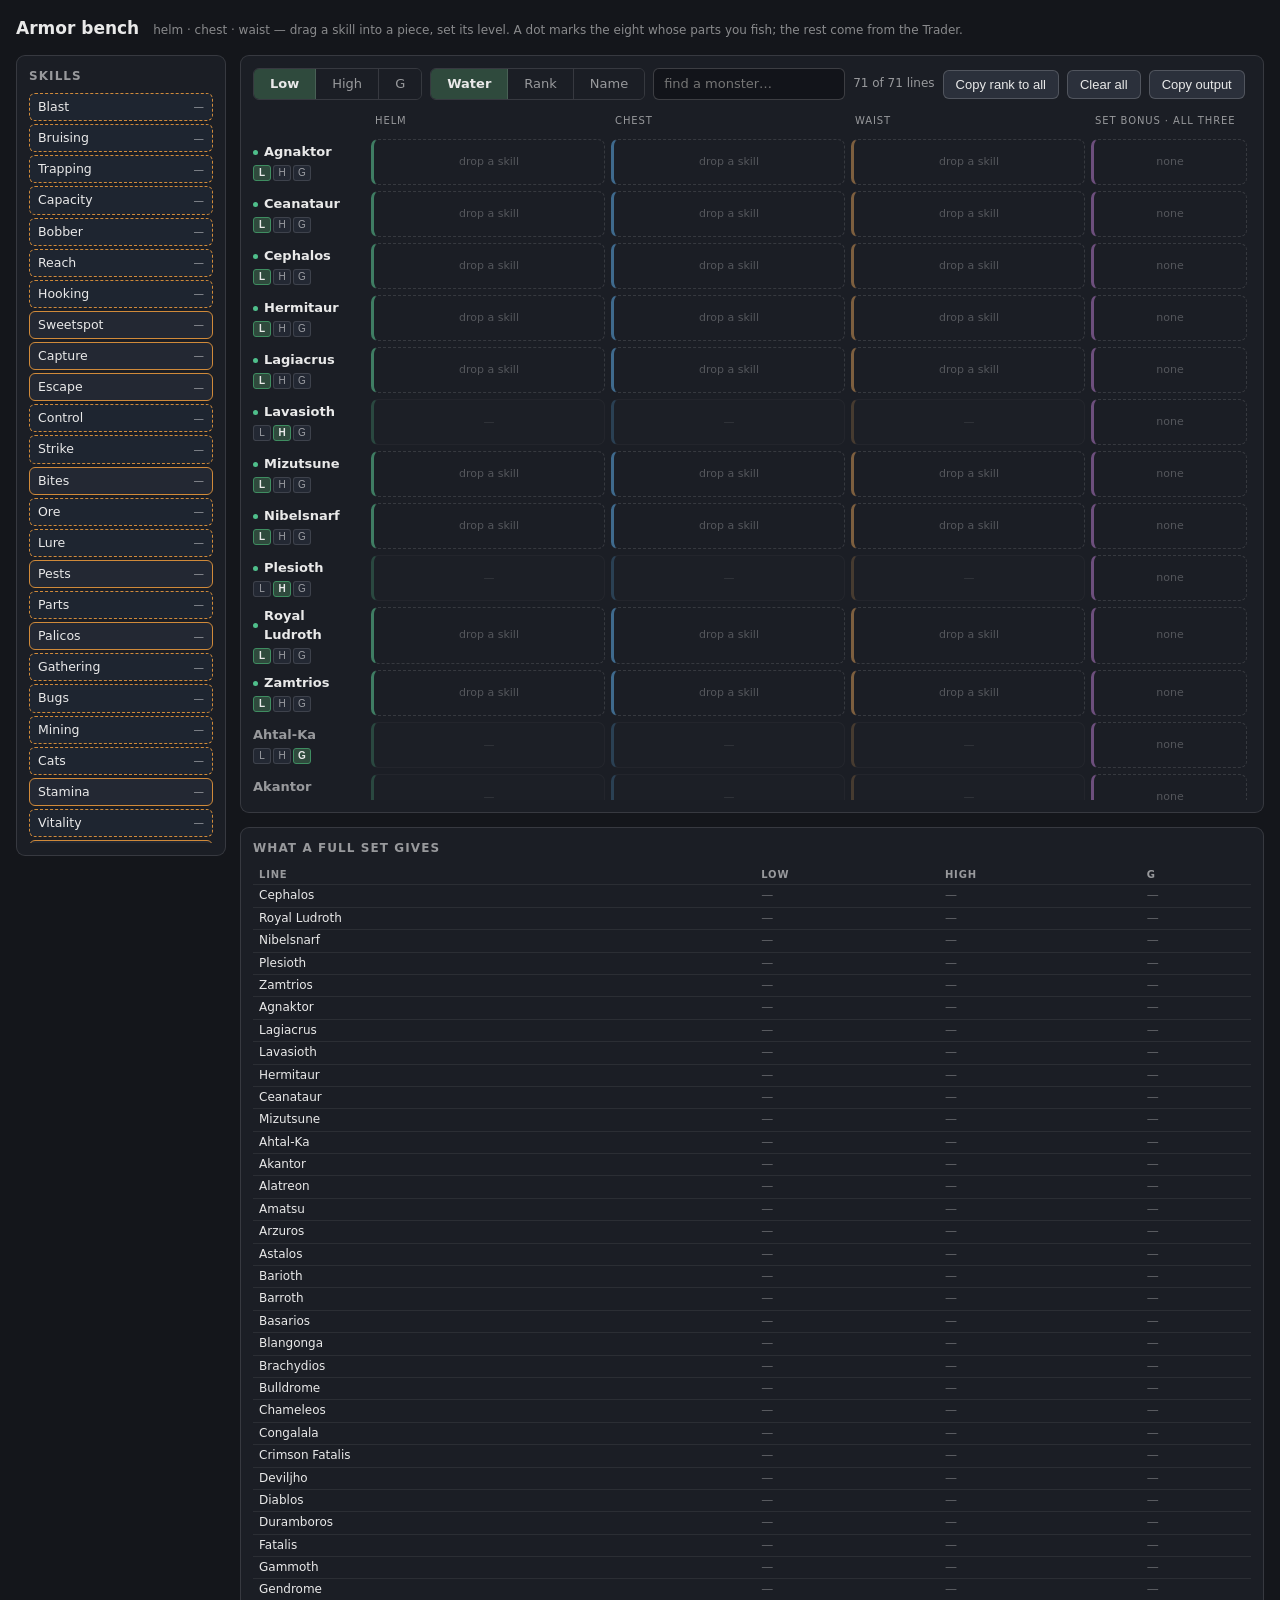
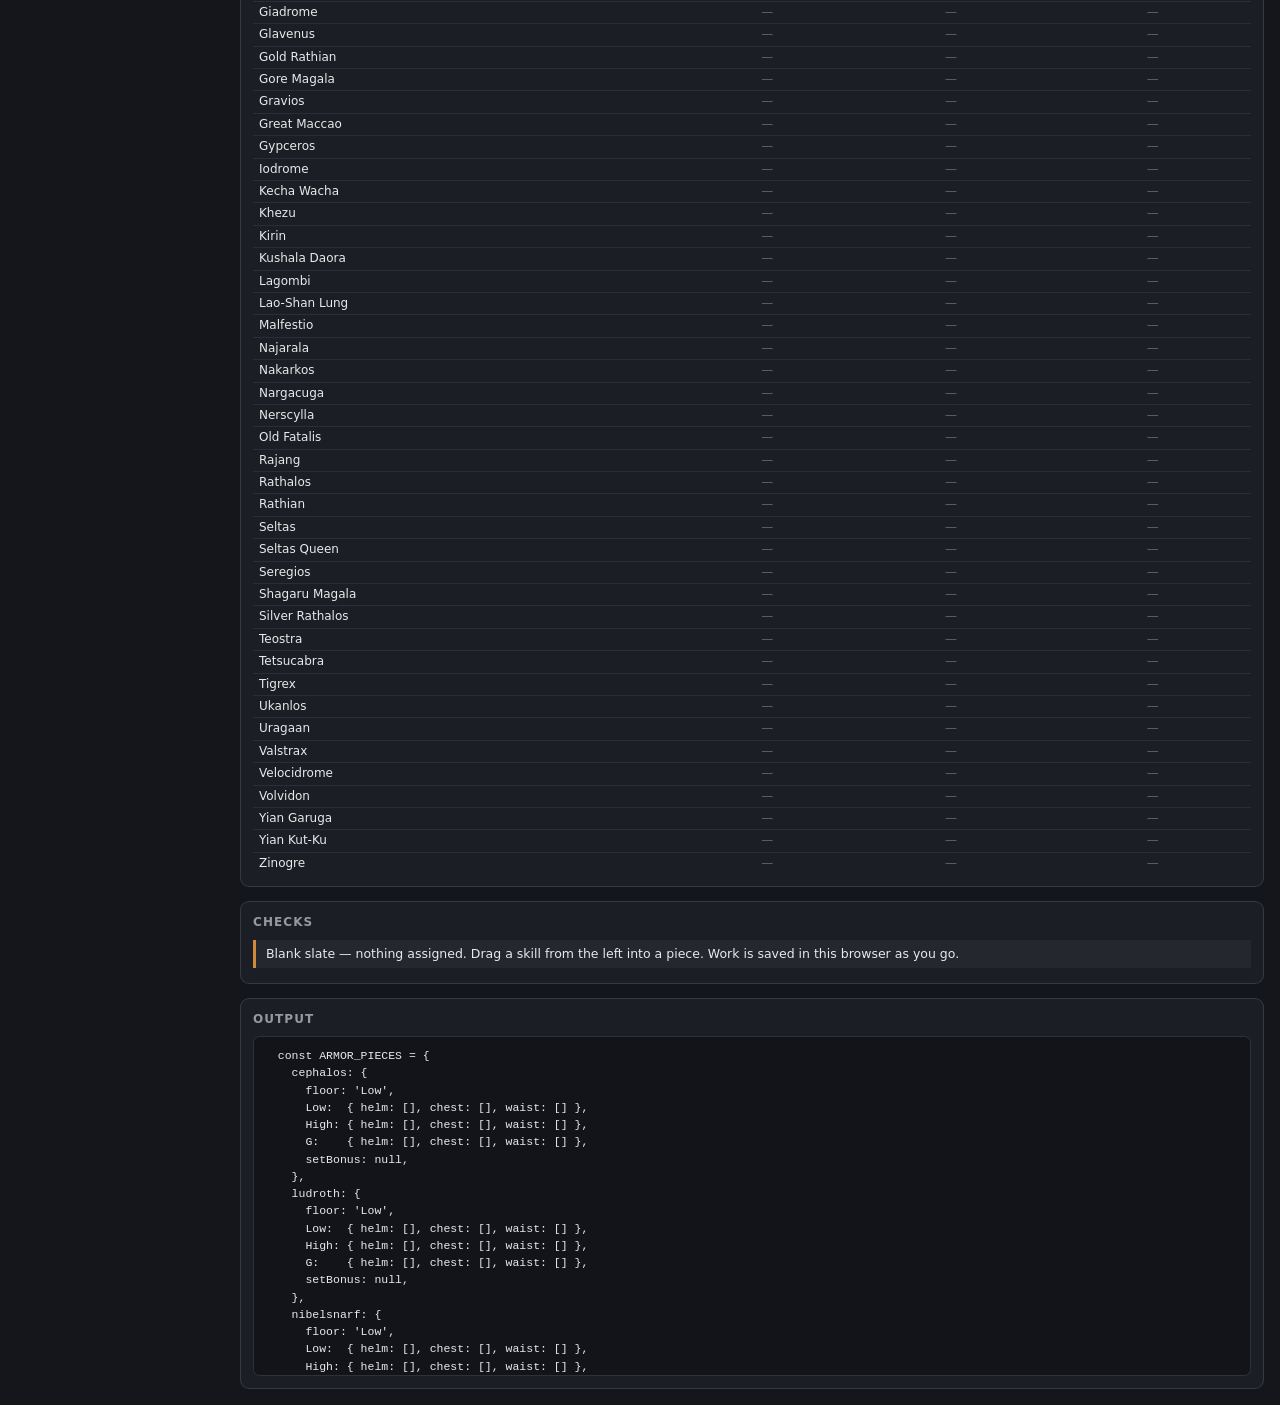
==== tools/armor.html @ f5f6f7dc "Add a skill list page, sharing one list with the bench tools/skills.html: all 45 skills, grouped by " ====
<!doctype html>
<meta charset="utf-8">
<title>MHGU Fishing — armor bench</title>
<meta name="viewport" content="width=device-width,initial-scale=1">
<!-- Relative paths resolve against the app folder so game.js finds its data. -->
<base href="../docs/">
<style>
  /* Lives OUTSIDE docs/ on purpose. GitHub Pages serves docs/ and nothing else,
     so this cannot reach a player however it is linked. It reads the game's real
     EFFECTS and ARMOR_LINES for names and ids, so nothing here can go stale. */
  :root{
    --bg:#14161b; --card:#1b1e25; --line:#ffffff1f; --ink:#e9e9e9; --dim:#ffffff8c;
    --helm:#3f7d63; --chest:#3f6a8d; --waist:#7d5f3f; --set:#6d4f7d;
    --warn:#d08a3a; --bad:#c9524a; --good:#4fbf8b;
  }
  *{box-sizing:border-box}
  body{margin:0;background:var(--bg);color:var(--ink);
       font:14px/1.45 system-ui,-apple-system,Segoe UI,sans-serif}
  .wrap{max-width:1500px;margin:0 auto;padding:16px;display:grid;gap:14px;
        grid-template-columns:210px minmax(0,1fr)}
  h1{grid-column:1/-1;margin:0;font-size:17px;font-weight:600}
  h1 small{font-weight:400;opacity:.55;font-size:12px;margin-left:8px}
  .card{background:var(--card);border:1px solid var(--line);border-radius:9px;padding:12px}
  /* Stays beside the grid however far down the page you go. */
  .wrap > .card:first-of-type{position:sticky;top:16px;align-self:start}
  h2{margin:0 0 8px;font-size:12px;text-transform:uppercase;letter-spacing:.09em;color:var(--dim)}

  /* ── Palette ─────────────────────────────────────────────────────────── */
  .pal{display:grid;gap:3px;max-height:calc(100vh - 150px);overflow-y:auto}
  .chip{
    background:#232833;border:1px solid var(--line);border-radius:6px;
    padding:4px 8px;font-size:12.5px;cursor:grab;user-select:none;
    display:flex;justify-content:space-between;align-items:center;gap:6px;
  }
  .chip:active{cursor:grabbing}
  .chip.dragging{opacity:.4}
  .chip small{color:var(--dim);font-size:10.5px;white-space:nowrap}
  .chip.proposed{border-style:dashed;border-color:#ffffff3d;background:#1e2530}
  .chip.unused{border-color:var(--warn)}

  /* ── Rank tabs and buttons ───────────────────────────────────────────── */
  .segs{display:flex;border:1px solid var(--line);border-radius:6px;overflow:hidden}
  .segs button{font:inherit;font-size:13px;padding:6px 16px;background:#1b1e25;
               color:var(--dim);border:0;border-right:1px solid var(--line);cursor:pointer}
  .segs button:last-child{border-right:0}
  .segs button[aria-pressed="true"]{background:#2f4a3d;color:var(--ink);font-weight:600}
  .row{display:flex;gap:8px;flex-wrap:wrap;align-items:center;margin-bottom:10px}
  button.act{background:#2b303b;color:var(--ink);border:1px solid #ffffff2e;
             border-radius:6px;padding:6px 12px;font-size:13px;cursor:pointer}
  button.act:hover{background:#353b48}
  input[type="search"]{background:#12141a;color:var(--ink);border:1px solid #ffffff2e;
                       border-radius:6px;padding:6px 10px;font:inherit;font-size:13px;min-width:180px}
  .count{font-size:12px;color:var(--dim);font-variant-numeric:tabular-nums}

  /* ── The grid ────────────────────────────────────────────────────────── */
  /* Seventy-one lines is taller than any screen, and the palette you drag FROM
     sits beside it — so if the page scrolls, the source leaves the viewport and
     the lines further down cannot be reached at all. The grid gets its own
     scroller instead, and the palette stays where it is. */
  .grid-scroll{max-height:calc(100vh - 210px);min-height:320px;overflow-y:auto;
               padding-right:4px}
  .grid{display:grid;grid-template-columns:112px repeat(3,minmax(0,1fr)) 156px;gap:6px}
  .ghead{font-size:10px;text-transform:uppercase;letter-spacing:.09em;color:var(--dim);
         padding:4px 4px 4px;position:sticky;top:0;z-index:2;background:var(--card)}
  .lname{display:flex;align-items:center;font-weight:600;font-size:13px;color:var(--dim)}
  /* The eight whose parts you FISH. Everything else is Trader-only. */
  .lname.fished{color:var(--ink)}
  .lname{flex-direction:column;align-items:flex-start;gap:3px;justify-content:center}
  .lname .ln{display:flex;align-items:center}
  .lname.fished .ln::before{content:'';width:5px;height:5px;border-radius:50%;
                            background:var(--good);margin-right:6px;flex:none}
  /* The lowest rank this set exists at. Below it the row has no pieces. */
  .floor{display:flex;gap:2px}
  .floor button{width:18px;height:16px;padding:0;line-height:1;font-size:10px;
                background:#232833;color:var(--dim);border:1px solid var(--line);
                border-radius:3px;cursor:pointer}
  .floor button.on{background:#2f4a3d;color:var(--ink);border-color:#3f8d61;font-weight:600}
  .cell.shut{border-style:solid;border-color:#ffffff12;background:#ffffff05;opacity:.45}
  .cell{
    border:1px dashed var(--line);border-radius:7px;padding:5px;min-height:46px;
    display:flex;flex-direction:column;gap:3px;
  }
  .cell.over{border-style:solid;background:#ffffff0f}
  .cell.helm{border-left:3px solid var(--helm)}
  .cell.chest{border-left:3px solid var(--chest)}
  .cell.waist{border-left:3px solid var(--waist)}
  .cell.setb{border-left:3px solid var(--set)}
  .cell .none{font-size:11px;color:#ffffff40;margin:auto}
  .ent{
    display:flex;align-items:center;gap:4px;background:#232833;
    border:1px solid var(--line);border-radius:5px;padding:2px 4px;font-size:11.5px;
  }
  .ent .nm{flex:1;min-width:0;overflow:hidden;text-overflow:ellipsis;white-space:nowrap;cursor:grab}
  .ent .lv{display:flex;align-items:center;gap:2px}
  .ent .lv button{width:16px;height:16px;line-height:1;padding:0;font-size:12px;
                  background:#2b303b;color:var(--ink);border:1px solid #ffffff2e;
                  border-radius:3px;cursor:pointer}
  .ent .lv b{min-width:12px;text-align:center;font-variant-numeric:tabular-nums}
  .ent .rm{background:none;border:0;color:#ffffff66;cursor:pointer;font-size:13px;padding:0 2px}
  .ent .rm:hover{color:var(--bad)}

  /* ── Checks and output ───────────────────────────────────────────────── */
  .warn{border-left:3px solid var(--warn);padding:5px 10px;margin:3px 0;
        font-size:12.5px;background:#ffffff0a}
  .warn.bad{border-left-color:var(--bad)}
  .warn.ok{border-left-color:var(--good)}
  pre{margin:0;white-space:pre;overflow-x:auto;font:11.5px/1.5 ui-monospace,Menlo,Consolas,monospace;
      background:#12141a;border:1px solid var(--line);border-radius:7px;padding:10px;
      max-height:340px;overflow-y:auto}
  table.tot{width:100%;border-collapse:collapse;font-size:12px}
  table.tot th{text-align:left;font-weight:600;color:var(--dim);font-size:10px;
               text-transform:uppercase;letter-spacing:.08em;padding:2px 6px}
  table.tot td{padding:2px 6px;border-top:1px solid #ffffff12;vertical-align:top}
  table.tot td.n{font-variant-numeric:tabular-nums;white-space:nowrap}
  .over5{color:var(--bad);font-weight:600}
</style>

<div class="wrap">
  <h1>Armor bench
    <small>helm &middot; chest &middot; waist &mdash; drag a skill into a piece, set its level.
      A dot marks the eight whose parts you fish; the rest come from the Trader.</small></h1>

  <div class="card">
    <h2>Skills</h2>
    <div class="pal" id="pal"></div>
  </div>

  <div style="display:grid;gap:14px;min-width:0">
    <div class="card">
      <div class="row">
        <div class="segs" role="group" id="rankSegs">
          <button data-rank="Low" aria-pressed="true">Low</button>
          <button data-rank="High" aria-pressed="false">High</button>
          <button data-rank="G" aria-pressed="false">G</button>
        </div>
        <div class="segs" role="group" id="sortSegs" title="line order">
          <button data-sort="water" aria-pressed="true">Water</button>
          <button data-sort="rank" aria-pressed="false">Rank</button>
          <button data-sort="name" aria-pressed="false">Name</button>
        </div>
        <input type="search" id="lineFilter" placeholder="find a monster&hellip;" autocomplete="off">
        <span id="shownCount" class="count"></span>
        <button class="act" id="applyAll">Copy rank to all</button>
        <button class="act" id="clear">Clear all</button>
        <button class="act" id="copy">Copy output</button>
      </div>
      <div class="grid-scroll"><div class="grid" id="grid"></div></div>
    </div>

    <div class="card">
      <h2>What a full set gives</h2>
      <div style="overflow-x:auto"><table class="tot" id="totals"></table></div>
    </div>

    <div class="card">
      <h2>Checks</h2>
      <div id="checks"></div>
    </div>

    <div class="card">
      <h2>Output</h2>
      <pre id="out"></pre>
    </div>
  </div>
</div>

<!-- Loaded with a fresh query every time. A dev tool that reads the game's data
     while that data is being edited must never serve a cached copy: an hour was
     lost to a bench showing eight monsters while game.js had eleven. -->
<script>
  (function () {
    var t = '?t=' + Date.now();
    var files = ['data/ores.js', 'data/fish.js', 'data/locales.js', 'data/meals.js',
                 'data/canteen.js', 'game.js',
                 '../tools/skills-data.js', '../tools/armor.js'];
    for (var i = 0; i < files.length; i++)
      document.write('<script src="' + files[i] + t + '"><\/script>');
  })();
</script>
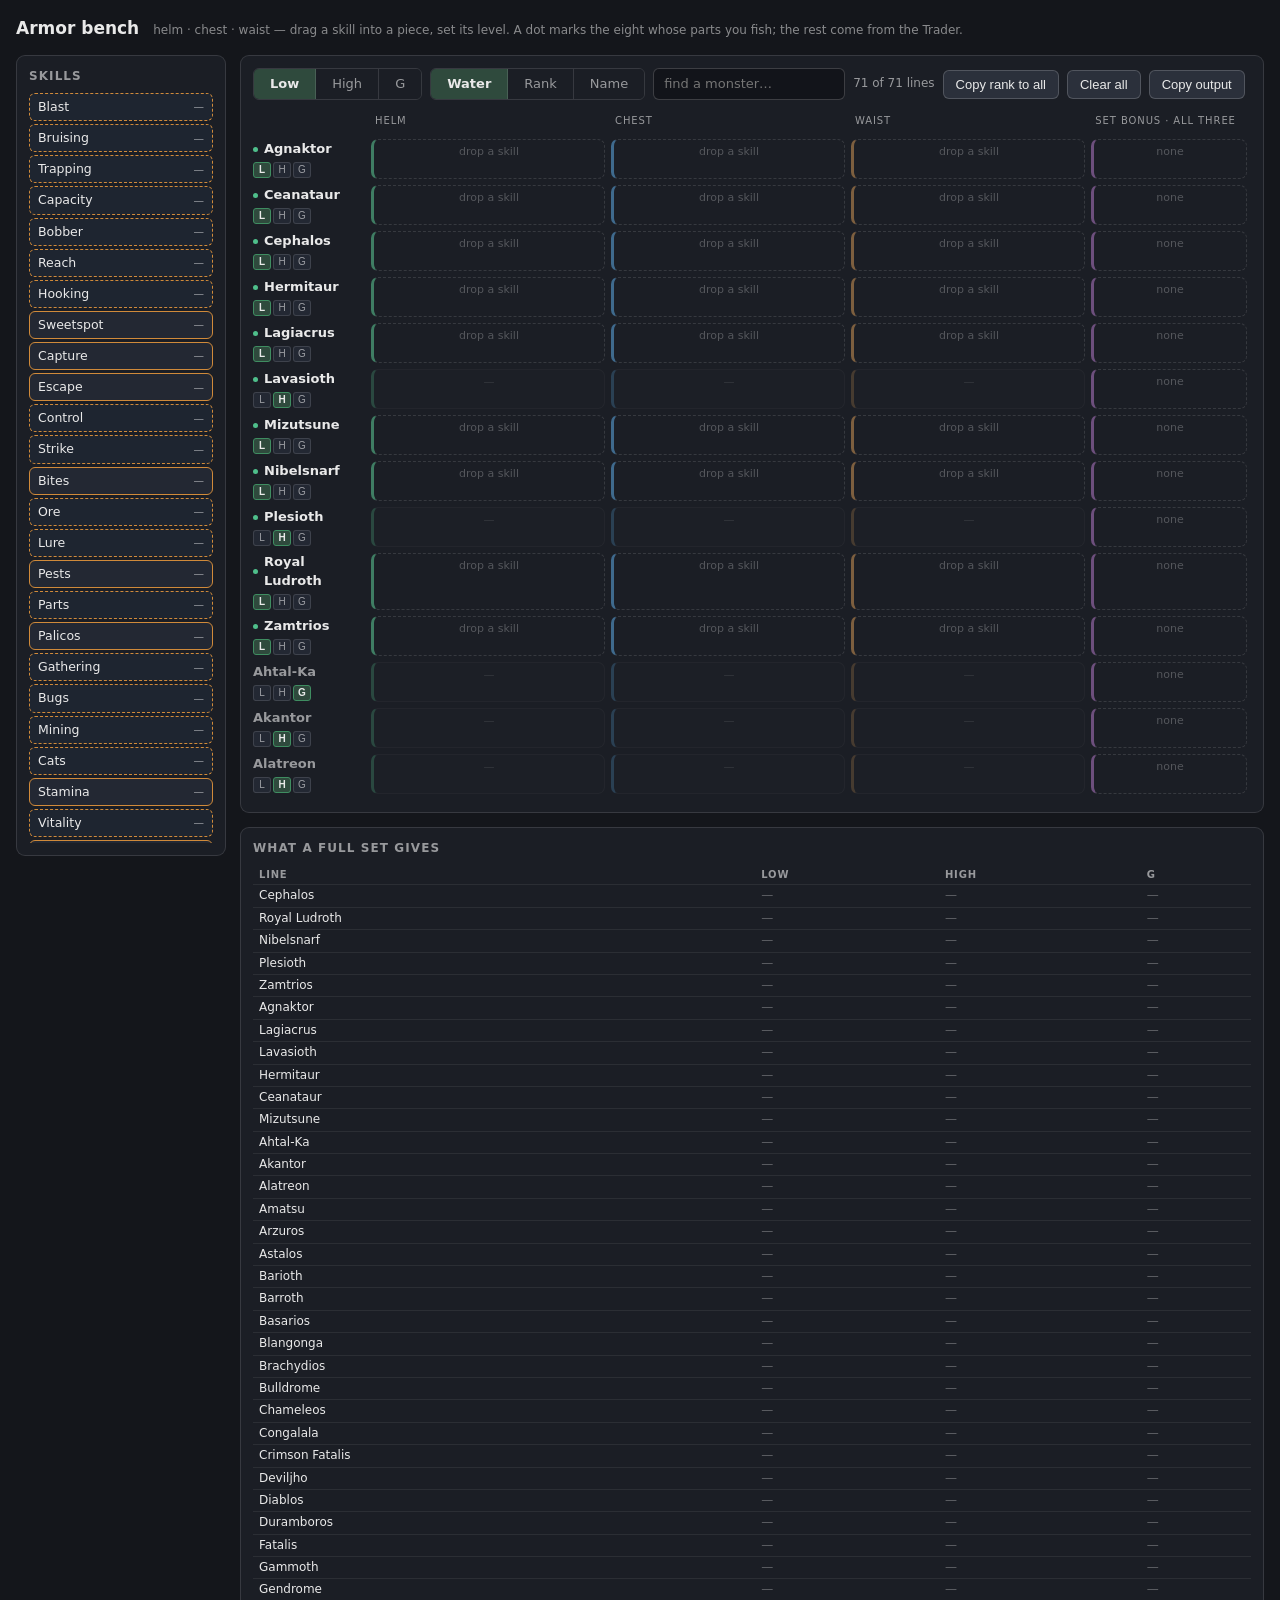
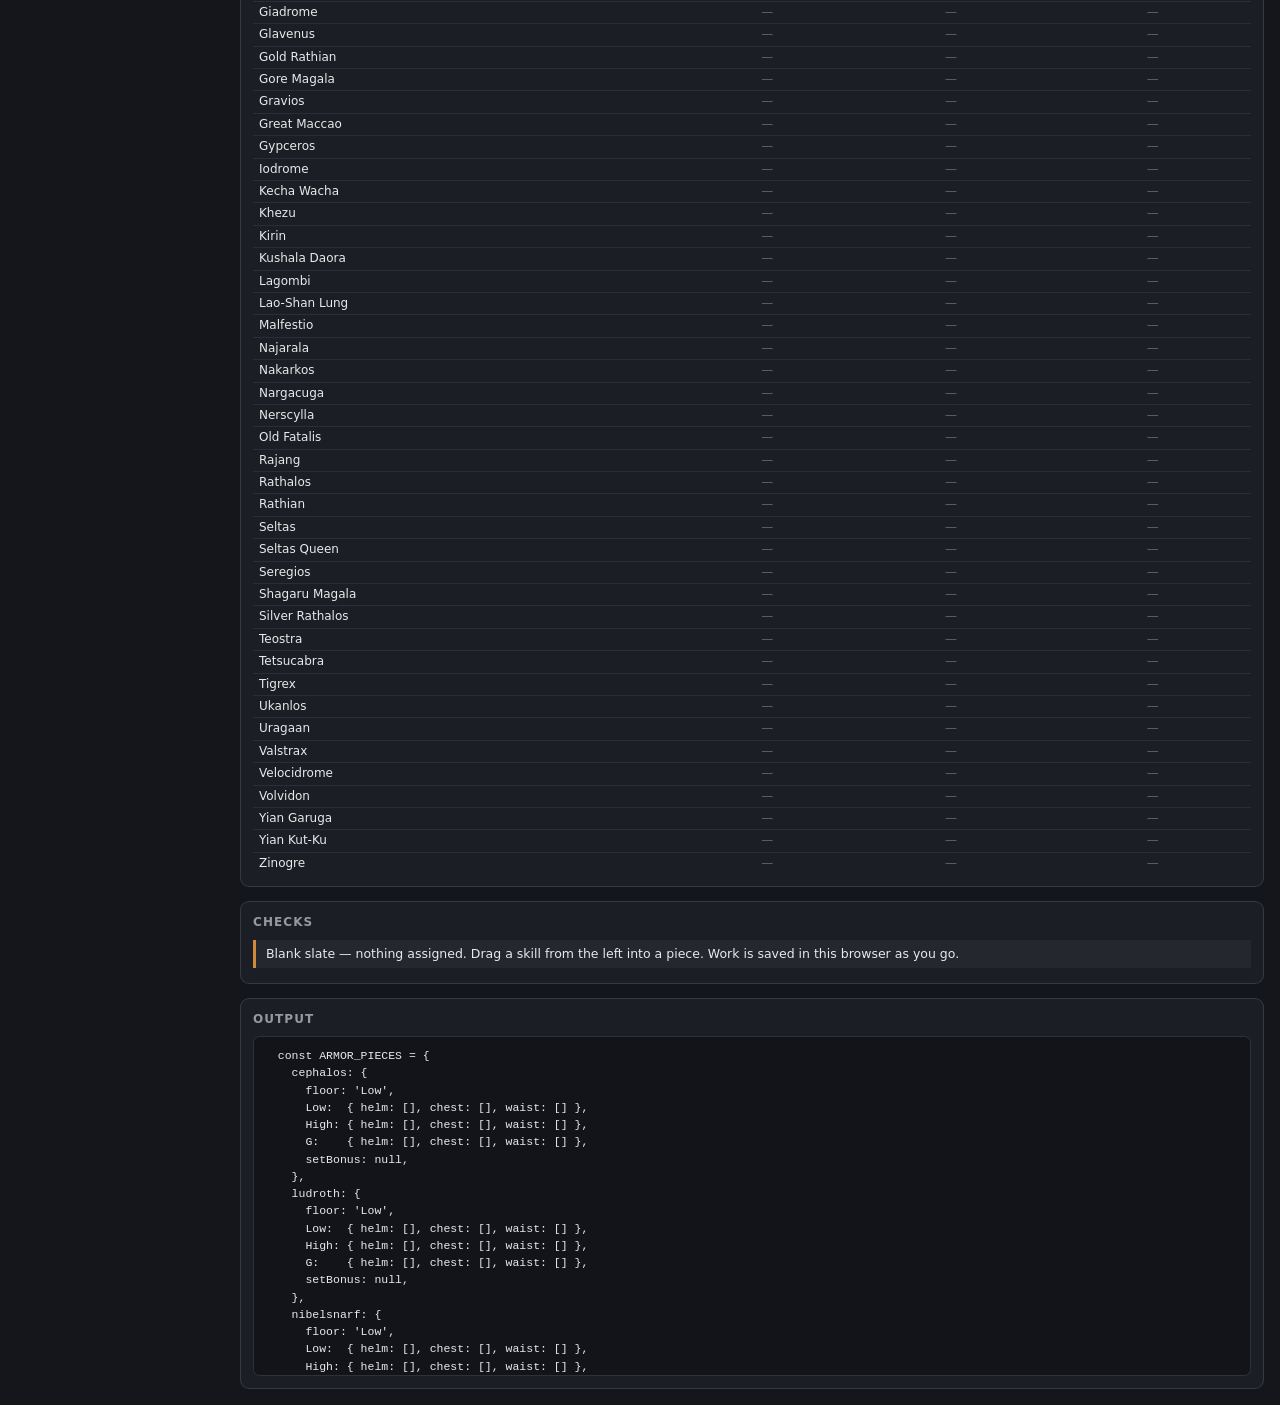
==== commit bee09c44: "Shrink the skill entries in the bench A placed skill was 84px of a 98px cell and the name inside it " ====
--- a/tools/armor.html
+++ b/tools/armor.html
@@ -77,8 +77,8 @@
   .floor button.on{background:#2f4a3d;color:var(--ink);border-color:#3f8d61;font-weight:600}
   .cell.shut{border-style:solid;border-color:#ffffff12;background:#ffffff05;opacity:.45}
   .cell{
-    border:1px dashed var(--line);border-radius:7px;padding:5px;min-height:46px;
-    display:flex;flex-direction:column;gap:3px;
+    border:1px dashed var(--line);border-radius:7px;padding:4px;min-height:40px;
+    display:flex;flex-wrap:wrap;align-items:flex-start;align-content:flex-start;gap:3px;
   }
   .cell.over{border-style:solid;background:#ffffff0f}
   .cell.helm{border-left:3px solid var(--helm)}
@@ -86,17 +86,21 @@
   .cell.waist{border-left:3px solid var(--waist)}
   .cell.setb{border-left:3px solid var(--set)}
   .cell .none{font-size:11px;color:#ffffff40;margin:auto}
+  /* Entries hug their text and sit side by side, so a piece carrying two skills
+     costs one row rather than two and more of the bench fits on screen. */
   .ent{
-    display:flex;align-items:center;gap:4px;background:#232833;
-    border:1px solid var(--line);border-radius:5px;padding:2px 4px;font-size:11.5px;
+    display:inline-flex;align-items:center;gap:3px;background:#232833;
+    border:1px solid var(--line);border-radius:5px;padding:1px 3px;font-size:11px;
+    max-width:100%;
   }
-  .ent .nm{flex:1;min-width:0;overflow:hidden;text-overflow:ellipsis;white-space:nowrap;cursor:grab}
-  .ent .lv{display:flex;align-items:center;gap:2px}
-  .ent .lv button{width:16px;height:16px;line-height:1;padding:0;font-size:12px;
-                  background:#2b303b;color:var(--ink);border:1px solid #ffffff2e;
-                  border-radius:3px;cursor:pointer}
-  .ent .lv b{min-width:12px;text-align:center;font-variant-numeric:tabular-nums}
-  .ent .rm{background:none;border:0;color:#ffffff66;cursor:pointer;font-size:13px;padding:0 2px}
+  .ent .nm{flex:0 1 auto;min-width:0;overflow:hidden;text-overflow:ellipsis;
+           white-space:nowrap;cursor:grab}
+  .ent .lv{flex:none;min-width:15px;height:15px;line-height:1;padding:0 3px;font-size:10.5px;
+           background:#2f4a3d;color:var(--ink);border:1px solid #ffffff2e;border-radius:3px;
+           cursor:pointer;font-variant-numeric:tabular-nums;font-weight:600}
+  .ent .lv:hover{background:#3c5f4e}
+  .ent .rm{flex:none;background:none;border:0;color:#ffffff5c;cursor:pointer;
+           font-size:12px;line-height:1;padding:0 1px}
   .ent .rm:hover{color:var(--bad)}
 
   /* ── Checks and output ───────────────────────────────────────────────── */
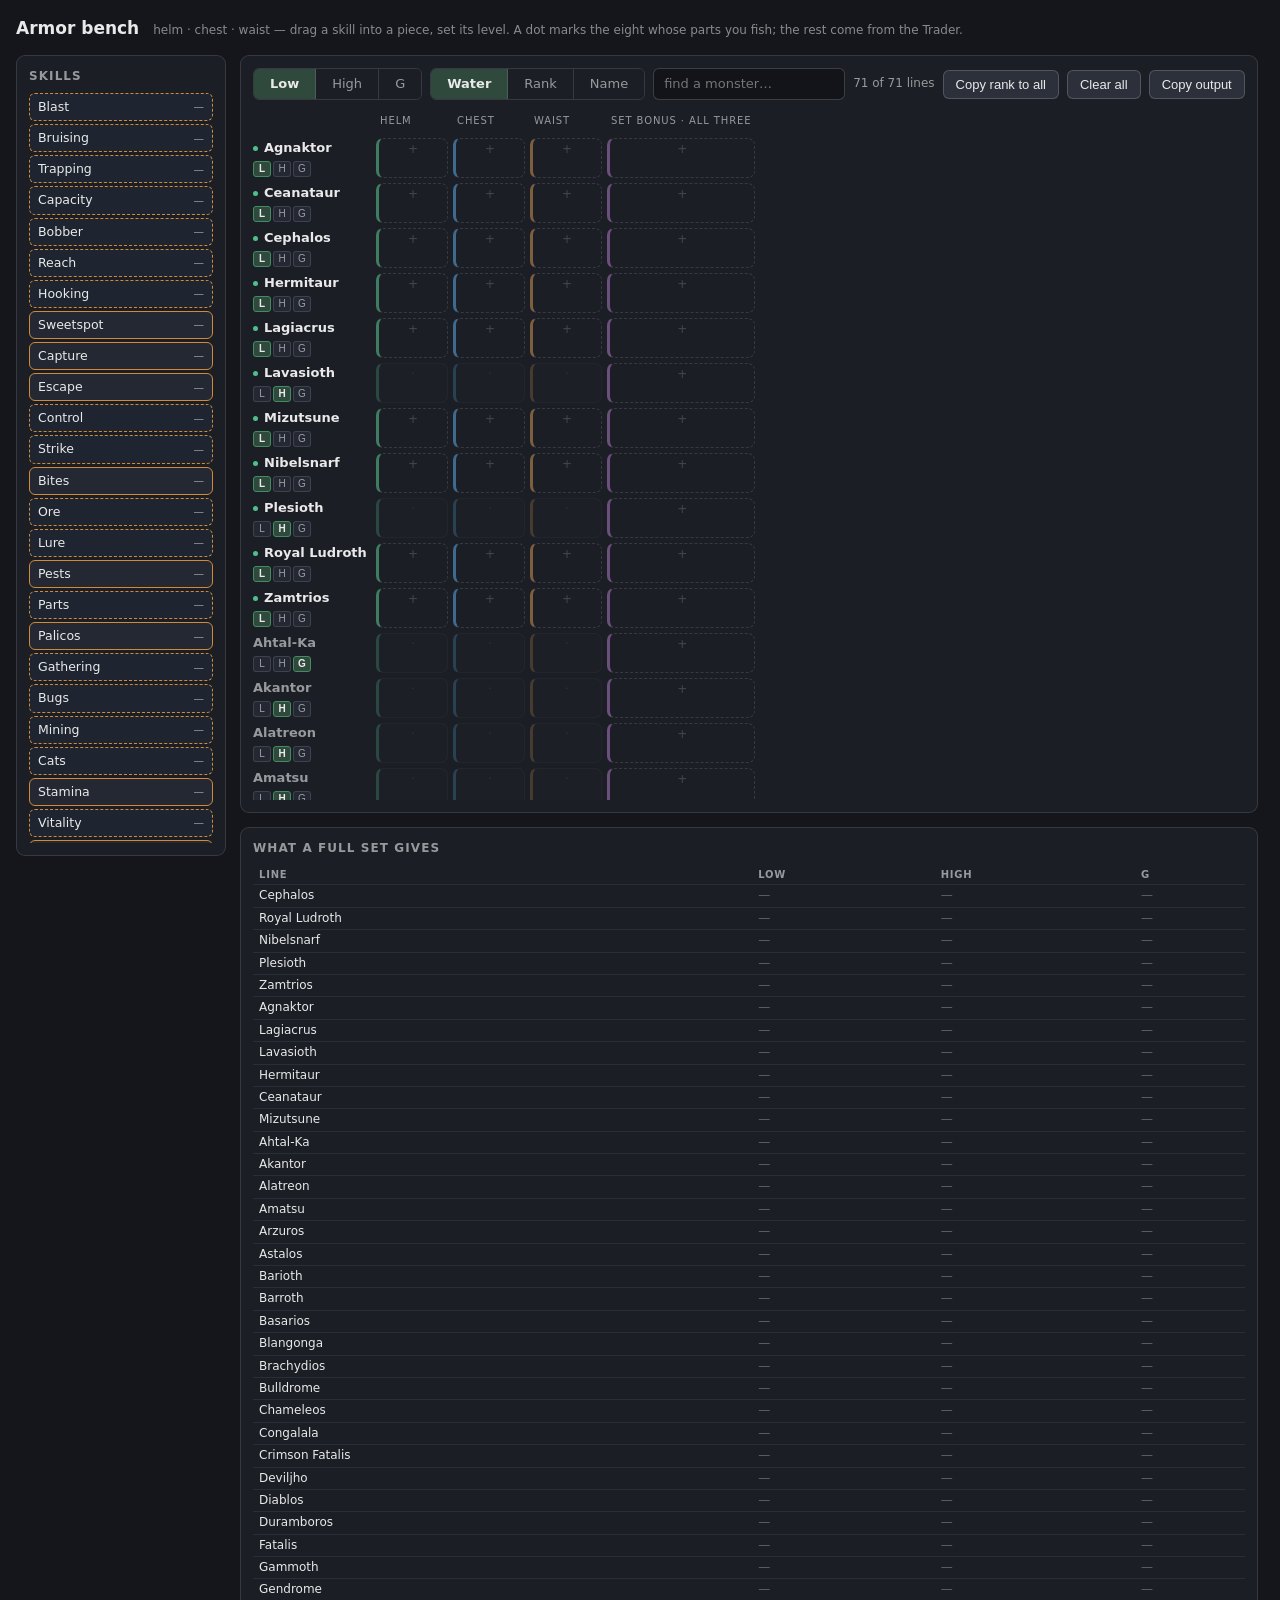
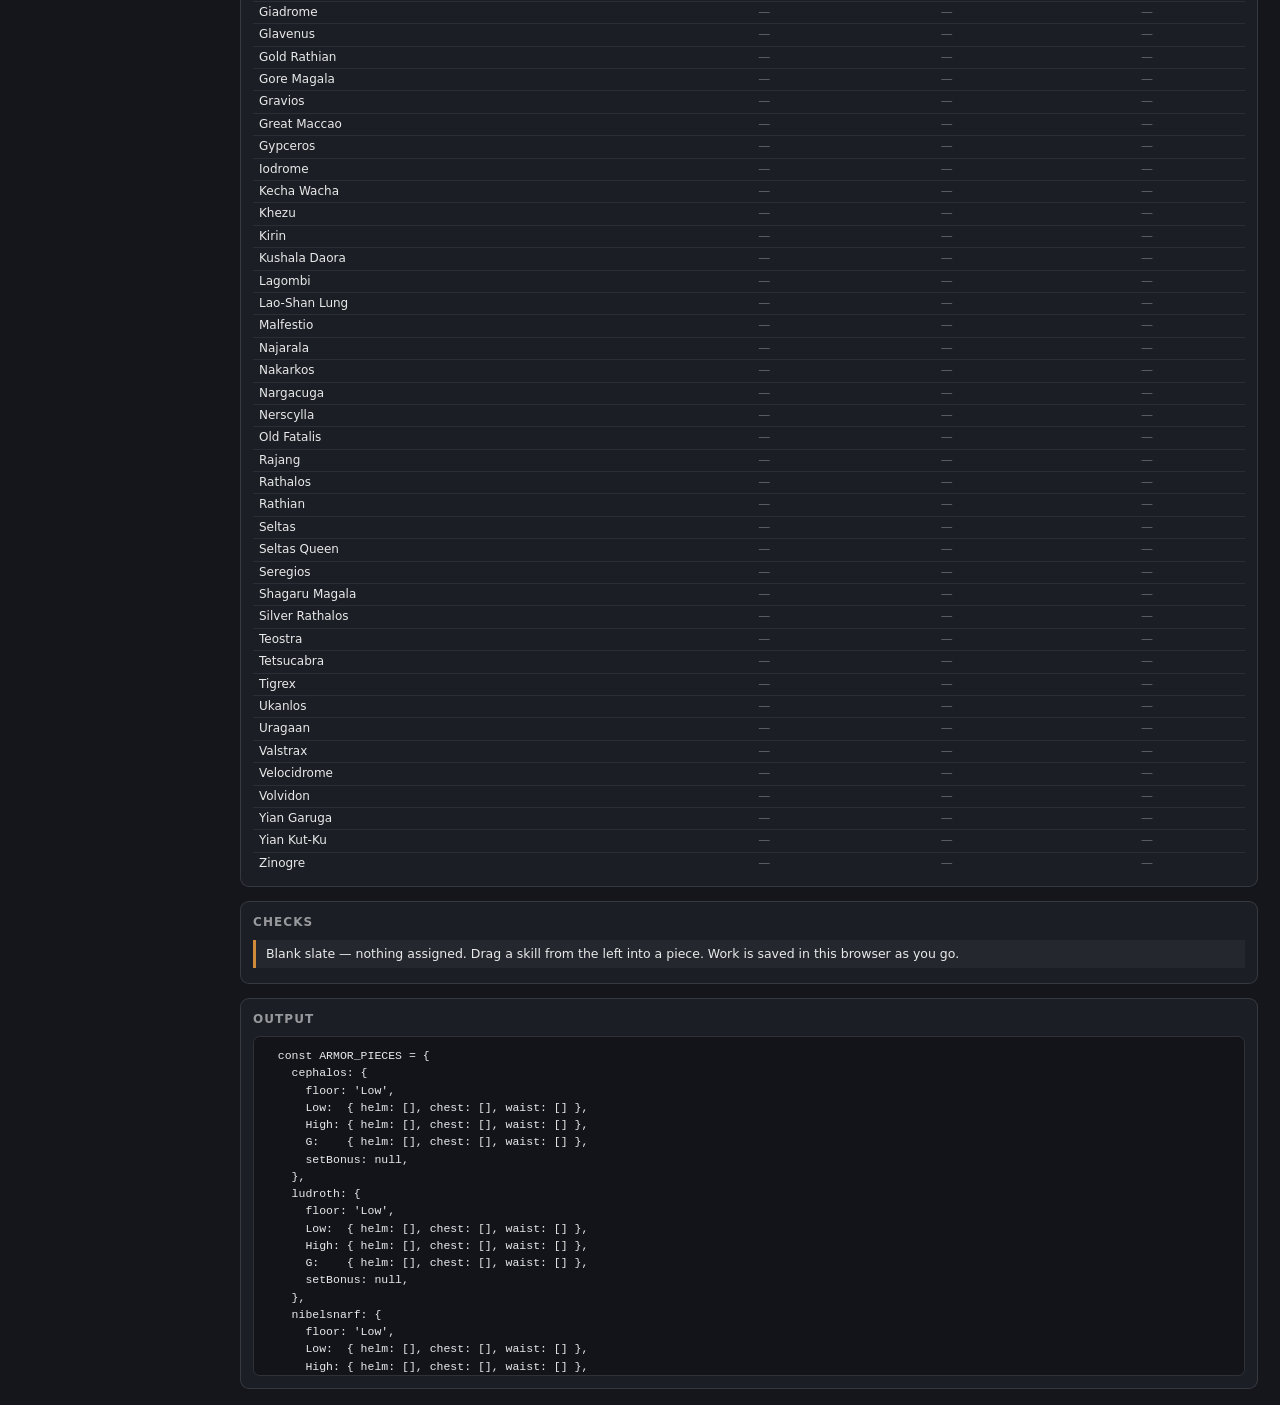
==== commit 1a475d3c: "Let the bench columns hug their contents Shrinking the entries did nothing to the columns because th" ====
--- a/tools/armor.html
+++ b/tools/armor.html
@@ -16,8 +16,10 @@
   *{box-sizing:border-box}
   body{margin:0;background:var(--bg);color:var(--ink);
        font:14px/1.45 system-ui,-apple-system,Segoe UI,sans-serif}
+  /* The right column hugs the grid now that the grid hugs its content, so the
+     page is as wide as it needs to be and no wider. */
   .wrap{max-width:1500px;margin:0 auto;padding:16px;display:grid;gap:14px;
-        grid-template-columns:210px minmax(0,1fr)}
+        grid-template-columns:210px minmax(0,max-content);justify-content:start}
   h1{grid-column:1/-1;margin:0;font-size:17px;font-weight:600}
   h1 small{font-weight:400;opacity:.55;font-size:12px;margin-left:8px}
   .card{background:var(--card);border:1px solid var(--line);border-radius:9px;padding:12px}
@@ -57,9 +59,14 @@
      sits beside it — so if the page scrolls, the source leaves the viewport and
      the lines further down cannot be reached at all. The grid gets its own
      scroller instead, and the palette stays where it is. */
-  .grid-scroll{max-height:calc(100vh - 210px);min-height:320px;overflow-y:auto;
+  .grid-scroll{max-height:calc(100vh - 210px);min-height:320px;overflow:auto;
                padding-right:4px}
-  .grid{display:grid;grid-template-columns:112px repeat(3,minmax(0,1fr)) 156px;gap:6px}
+  /* Columns size to what is in them rather than splitting the width. As 1fr they
+     stayed wide no matter how small the entries got, and the grid sprawled across
+     the screen holding mostly air. `justify-content:start` stops the whole grid
+     stretching once the columns have what they need. */
+  .grid{display:grid;grid-template-columns:118px repeat(3,minmax(72px,max-content)) minmax(84px,max-content);
+        gap:5px;justify-content:start}
   .ghead{font-size:10px;text-transform:uppercase;letter-spacing:.09em;color:var(--dim);
          padding:4px 4px 4px;position:sticky;top:0;z-index:2;background:var(--card)}
   .lname{display:flex;align-items:center;font-weight:600;font-size:13px;color:var(--dim)}
@@ -85,7 +92,8 @@
   .cell.chest{border-left:3px solid var(--chest)}
   .cell.waist{border-left:3px solid var(--waist)}
   .cell.setb{border-left:3px solid var(--set)}
-  .cell .none{font-size:11px;color:#ffffff40;margin:auto}
+  /* Was 'drop a skill', which at ~60px set a floor under every column. */
+  .cell .none{font-size:12px;color:#ffffff2e;margin:auto;line-height:1}
   /* Entries hug their text and sit side by side, so a piece carrying two skills
      costs one row rather than two and more of the bench fits on screen. */
   .ent{
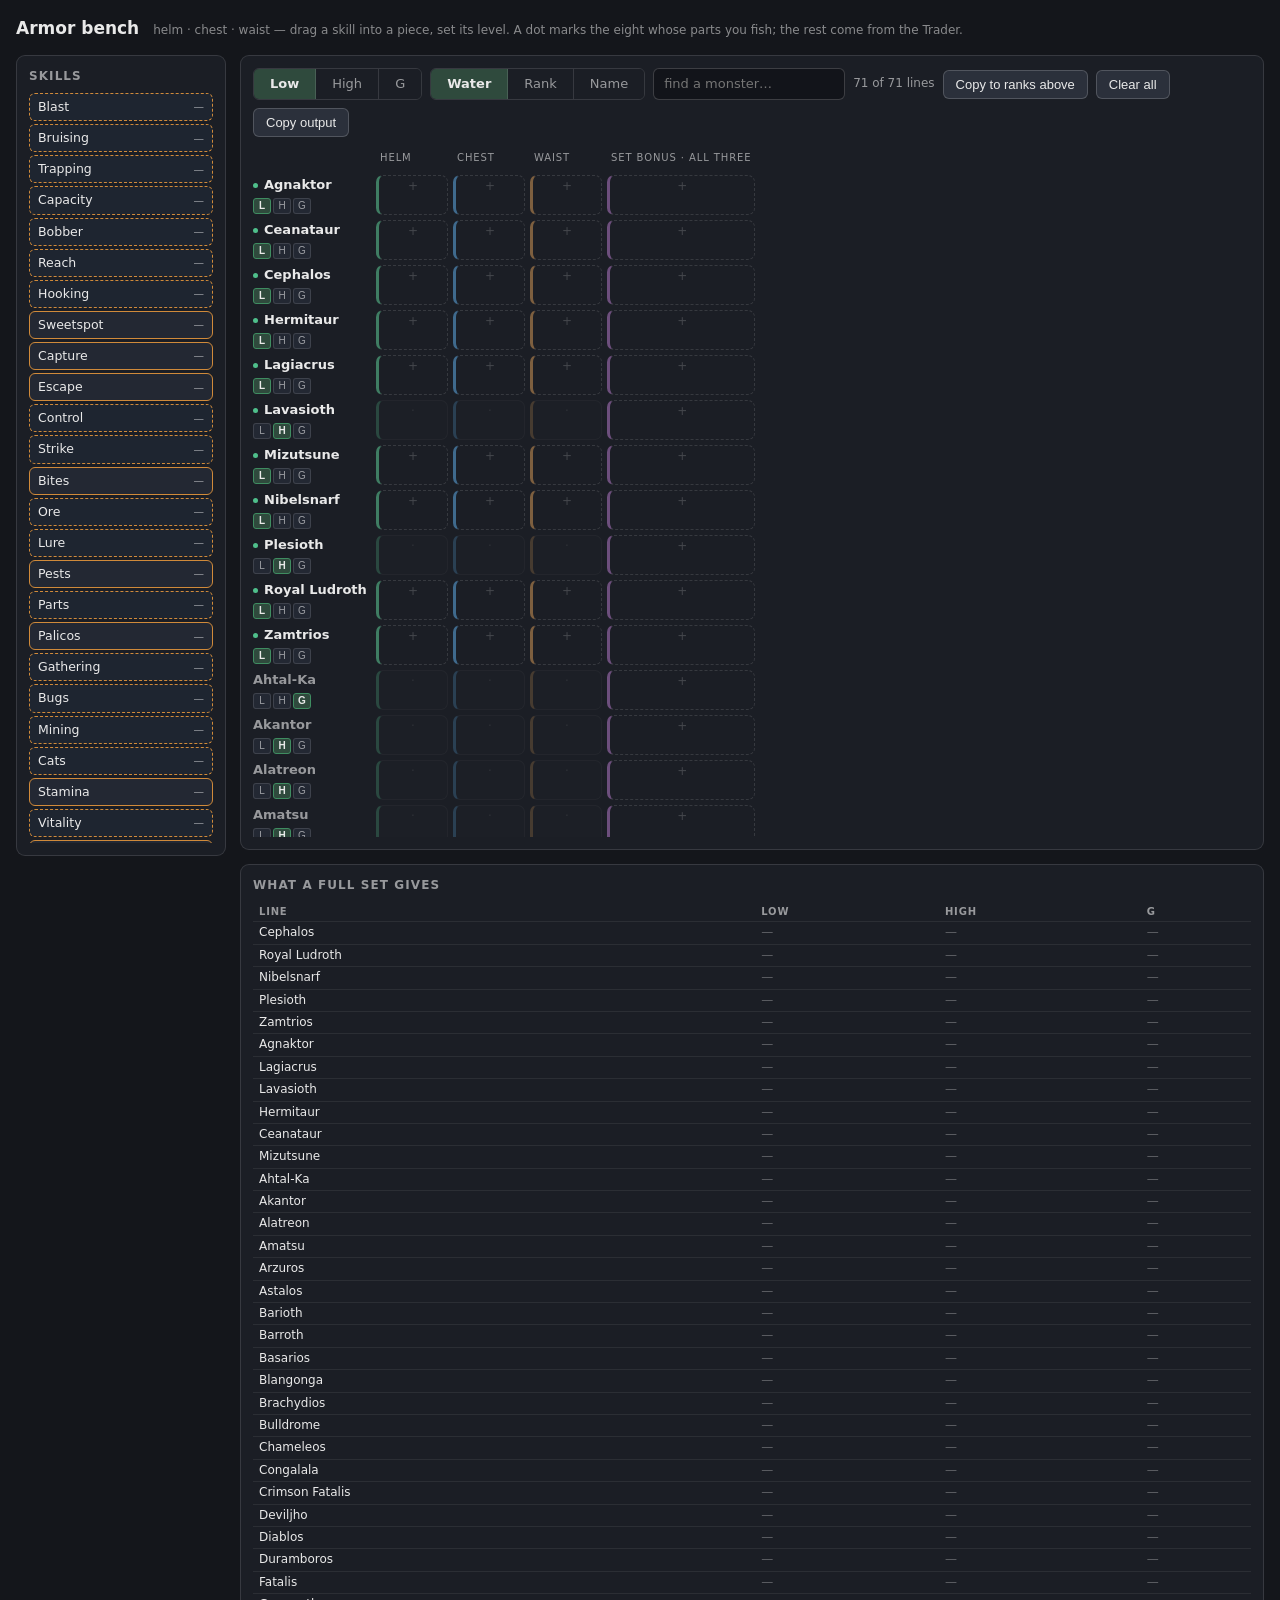
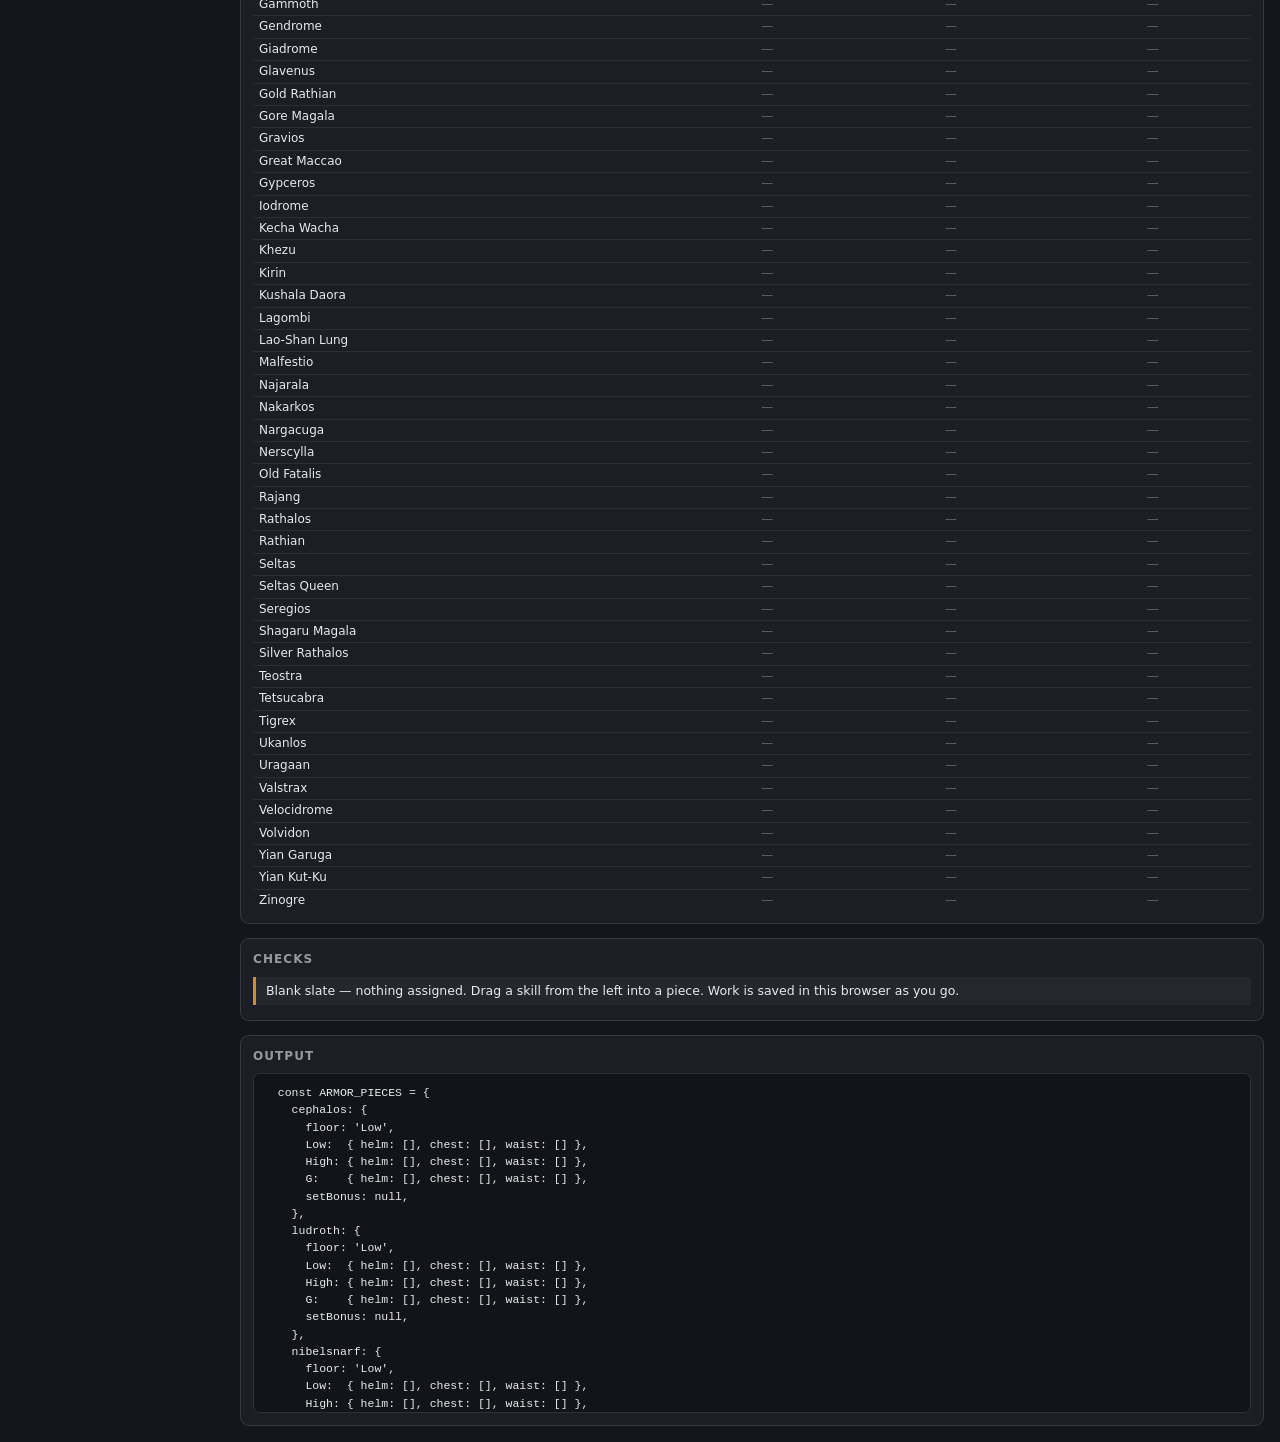
==== commit 6129c2a5: "Copy upward only, not onto every rank "Copy to ranks above" replaces "Copy rank to all". A set is as" ====
--- a/tools/armor.html
+++ b/tools/armor.html
@@ -152,7 +152,7 @@
         </div>
         <input type="search" id="lineFilter" placeholder="find a monster&hellip;" autocomplete="off">
         <span id="shownCount" class="count"></span>
-        <button class="act" id="applyAll">Copy rank to all</button>
+        <button class="act" id="applyAll">Copy to ranks above</button>
         <button class="act" id="clear">Clear all</button>
         <button class="act" id="copy">Copy output</button>
       </div>
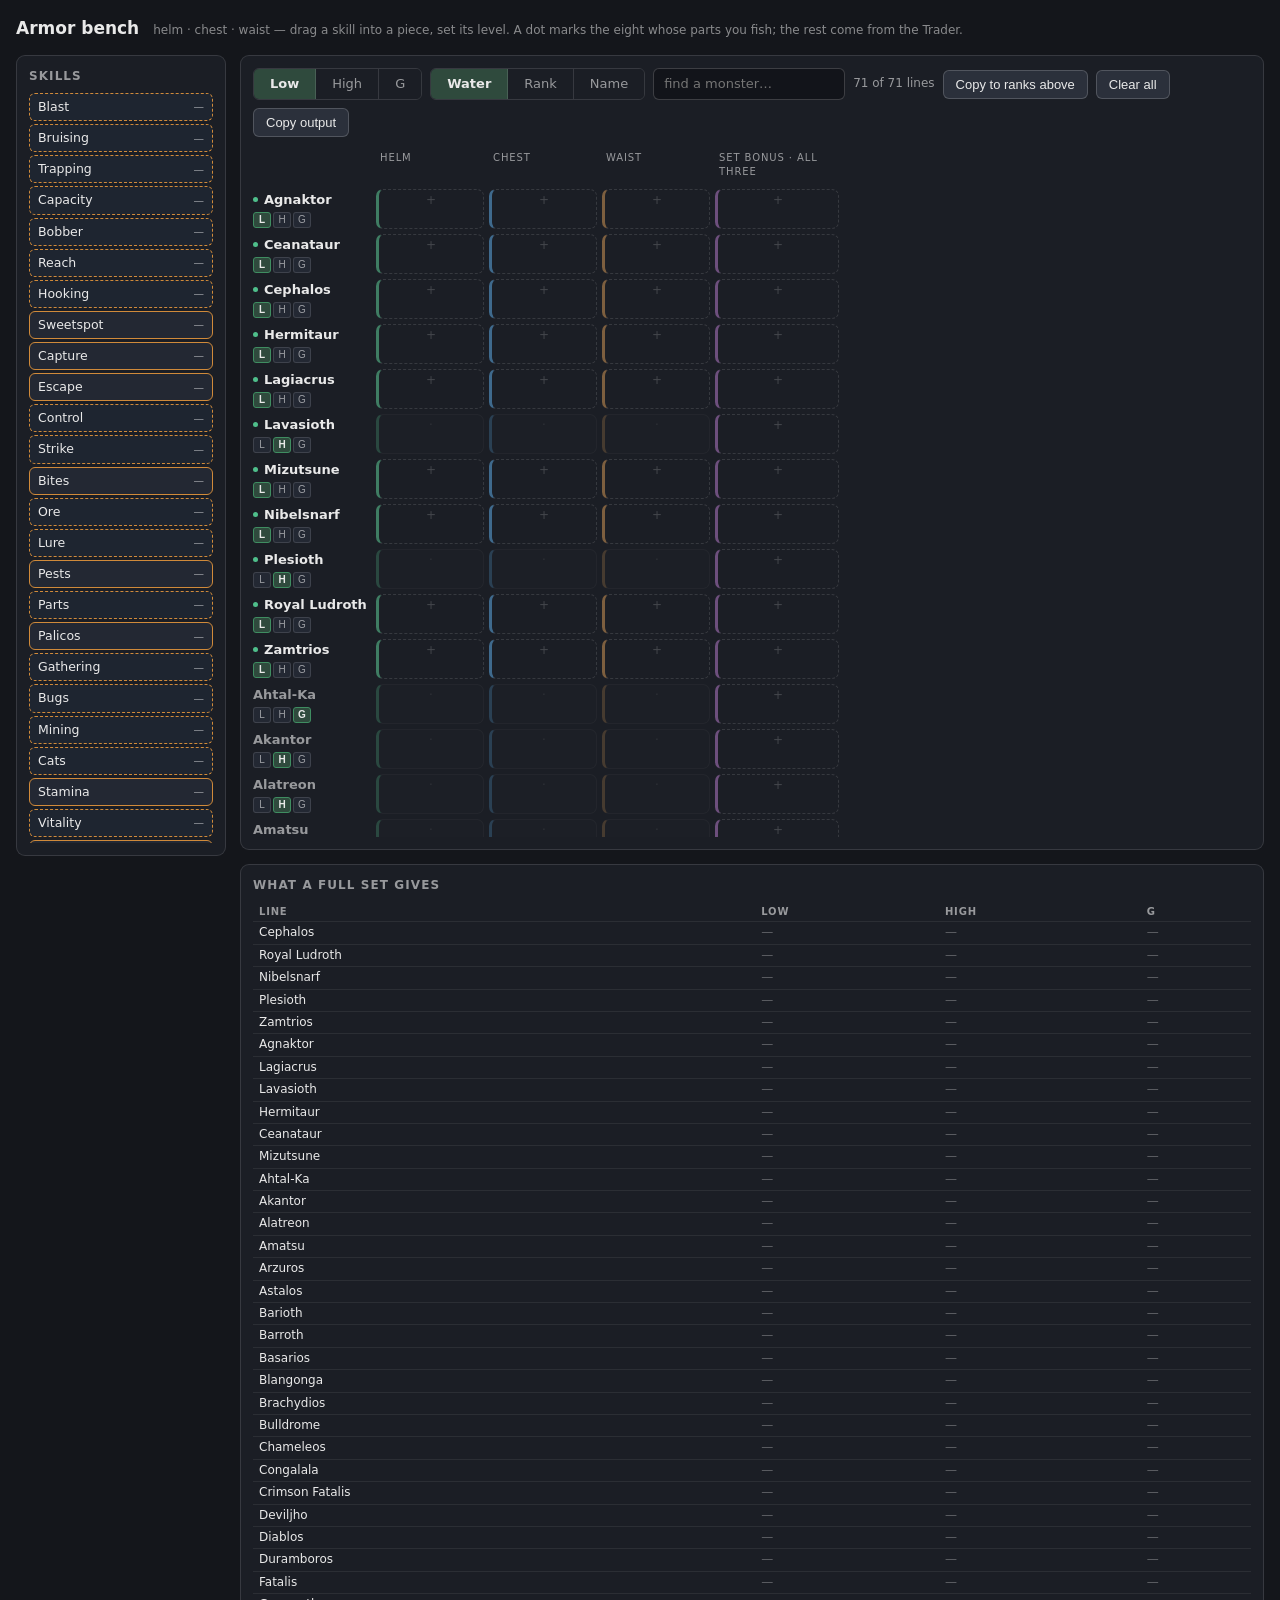
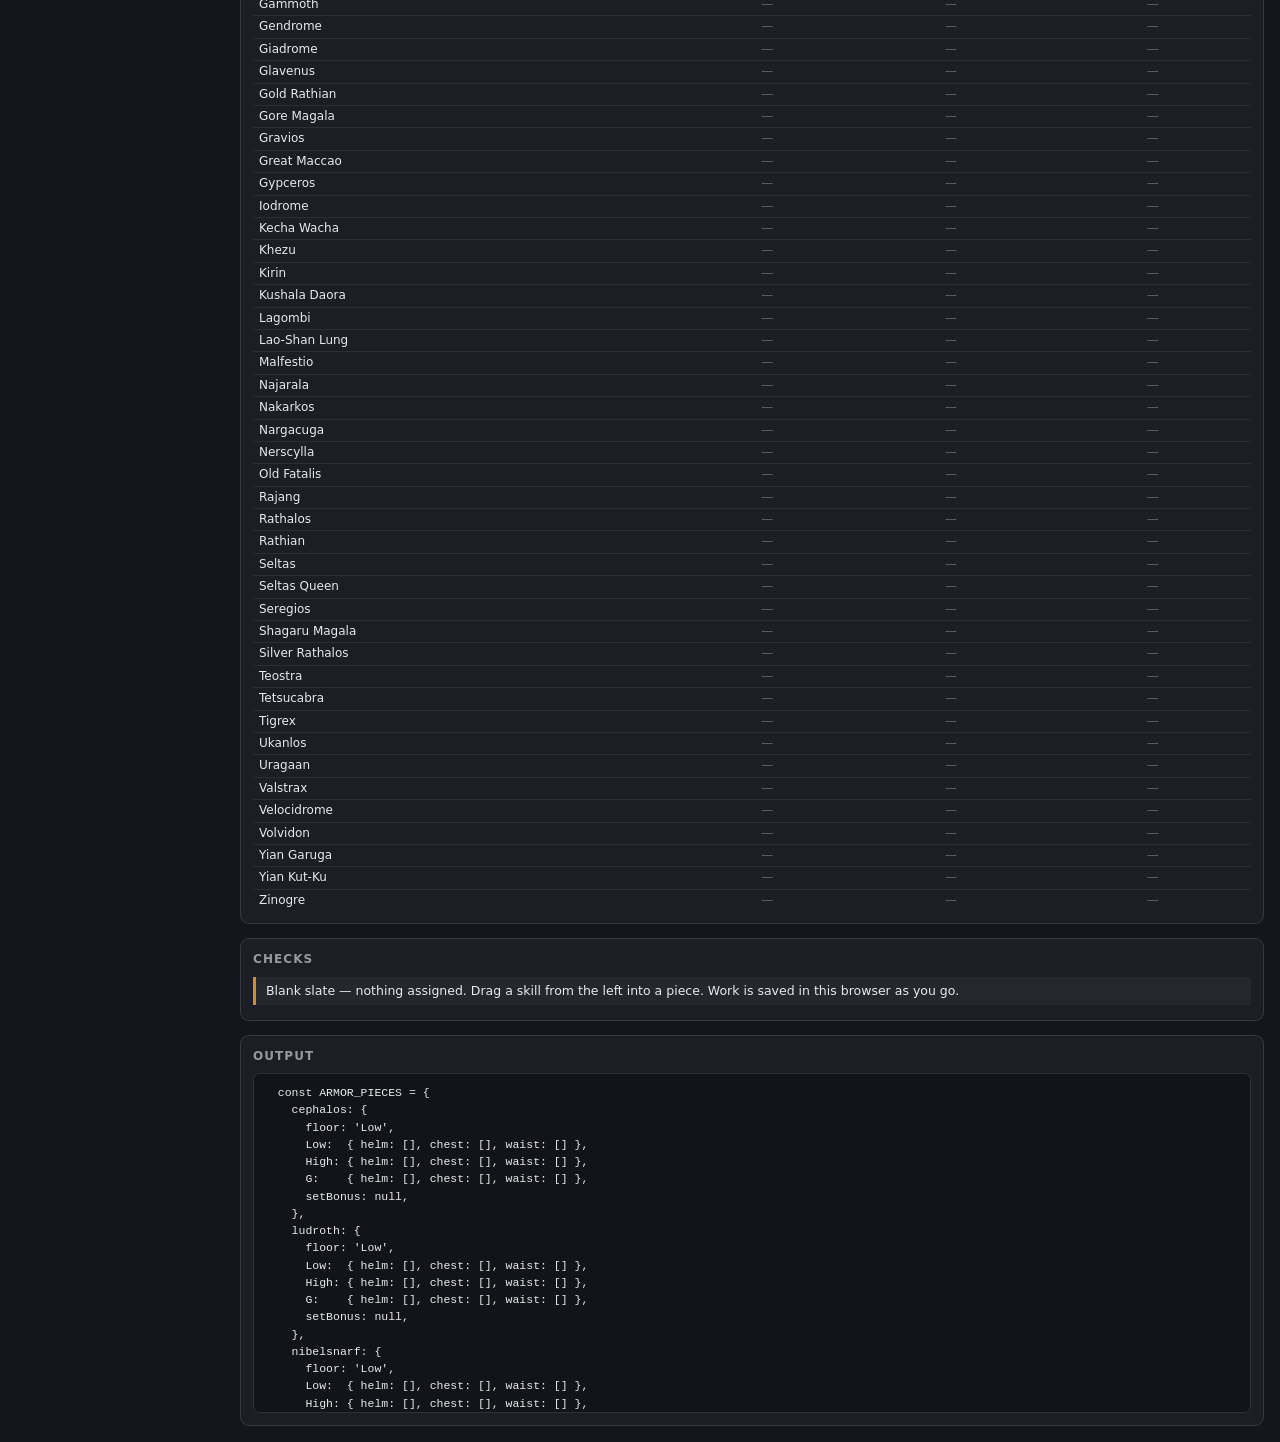
==== commit bff8b731: "Stop the bench columns growing, and the layout thrash that came with it max-content columns were a m" ====
--- a/tools/armor.html
+++ b/tools/armor.html
@@ -16,10 +16,12 @@
   *{box-sizing:border-box}
   body{margin:0;background:var(--bg);color:var(--ink);
        font:14px/1.45 system-ui,-apple-system,Segoe UI,sans-serif}
-  /* The right column hugs the grid now that the grid hugs its content, so the
-     page is as wide as it needs to be and no wider. */
+  /* Deliberately 1fr and not max-content: the right column also holds the totals
+     table and the export block, so sizing it to content made the PAGE wider than
+     the window and scrolled it sideways. The grid inside is fixed-width and sits
+     left; a little air to its right costs nothing. */
   .wrap{max-width:1500px;margin:0 auto;padding:16px;display:grid;gap:14px;
-        grid-template-columns:210px minmax(0,max-content);justify-content:start}
+        grid-template-columns:210px minmax(0,1fr)}
   h1{grid-column:1/-1;margin:0;font-size:17px;font-weight:600}
   h1 small{font-weight:400;opacity:.55;font-size:12px;margin-left:8px}
   .card{background:var(--card);border:1px solid var(--line);border-radius:9px;padding:12px}
@@ -61,11 +63,13 @@
      scroller instead, and the palette stays where it is. */
   .grid-scroll{max-height:calc(100vh - 210px);min-height:320px;overflow:auto;
                padding-right:4px}
-  /* Columns size to what is in them rather than splitting the width. As 1fr they
-     stayed wide no matter how small the entries got, and the grid sprawled across
-     the screen holding mostly air. `justify-content:start` stops the whole grid
-     stretching once the columns have what they need. */
-  .grid{display:grid;grid-template-columns:118px repeat(3,minmax(72px,max-content)) minmax(84px,max-content);
+  /* FIXED widths, deliberately not max-content. Entries wrap inside a cell, but
+     max-content measures as though they never do — so a piece holding five skills
+     dragged its whole column out to 328px, and every drop made the browser
+     recompute intrinsic widths across 355 cells. That is what was widening the
+     columns again and what was hanging Edge. Fixed columns cost nothing to lay
+     out and cannot be pushed around by their contents. */
+  .grid{display:grid;grid-template-columns:118px repeat(3,108px) 124px;
         gap:5px;justify-content:start}
   .ghead{font-size:10px;text-transform:uppercase;letter-spacing:.09em;color:var(--dim);
          padding:4px 4px 4px;position:sticky;top:0;z-index:2;background:var(--card)}
@@ -86,6 +90,7 @@
   .cell{
     border:1px dashed var(--line);border-radius:7px;padding:4px;min-height:40px;
     display:flex;flex-wrap:wrap;align-items:flex-start;align-content:flex-start;gap:3px;
+    min-width:0;overflow:hidden;
   }
   .cell.over{border-style:solid;background:#ffffff0f}
   .cell.helm{border-left:3px solid var(--helm)}
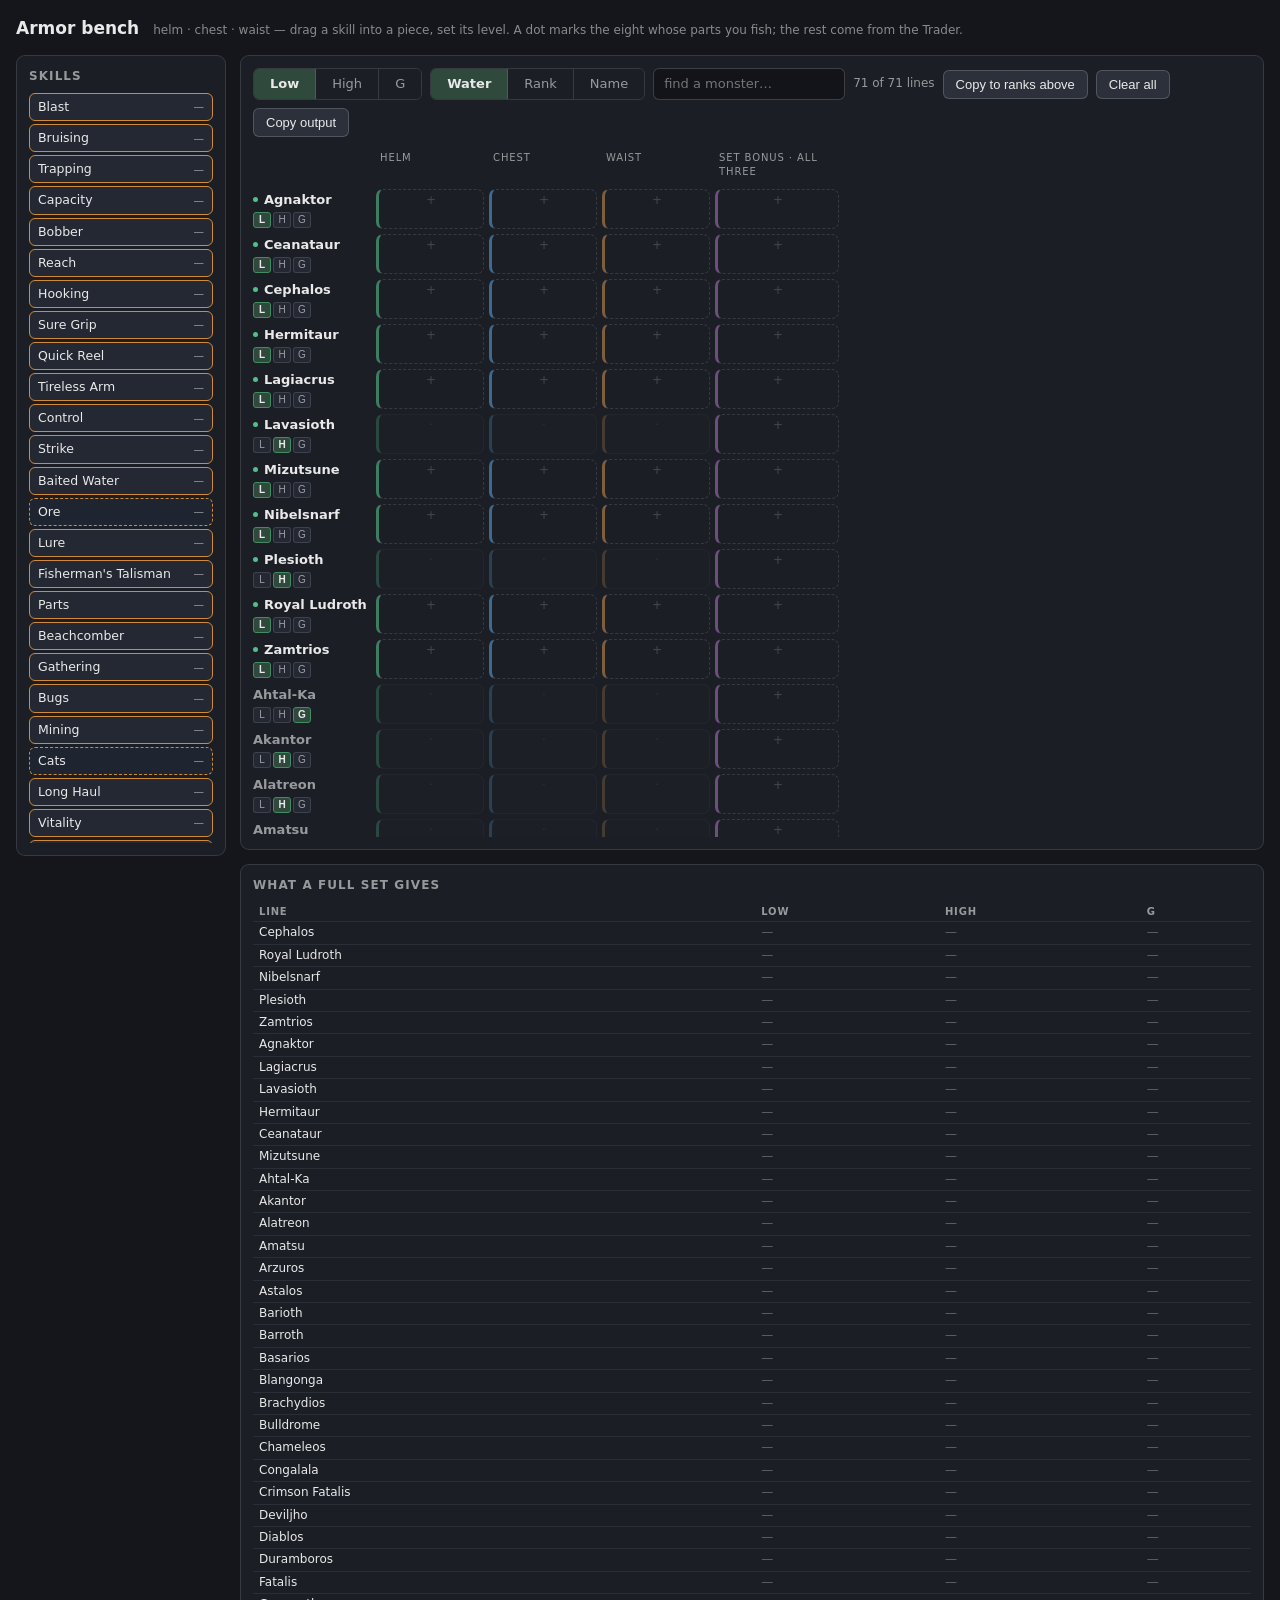
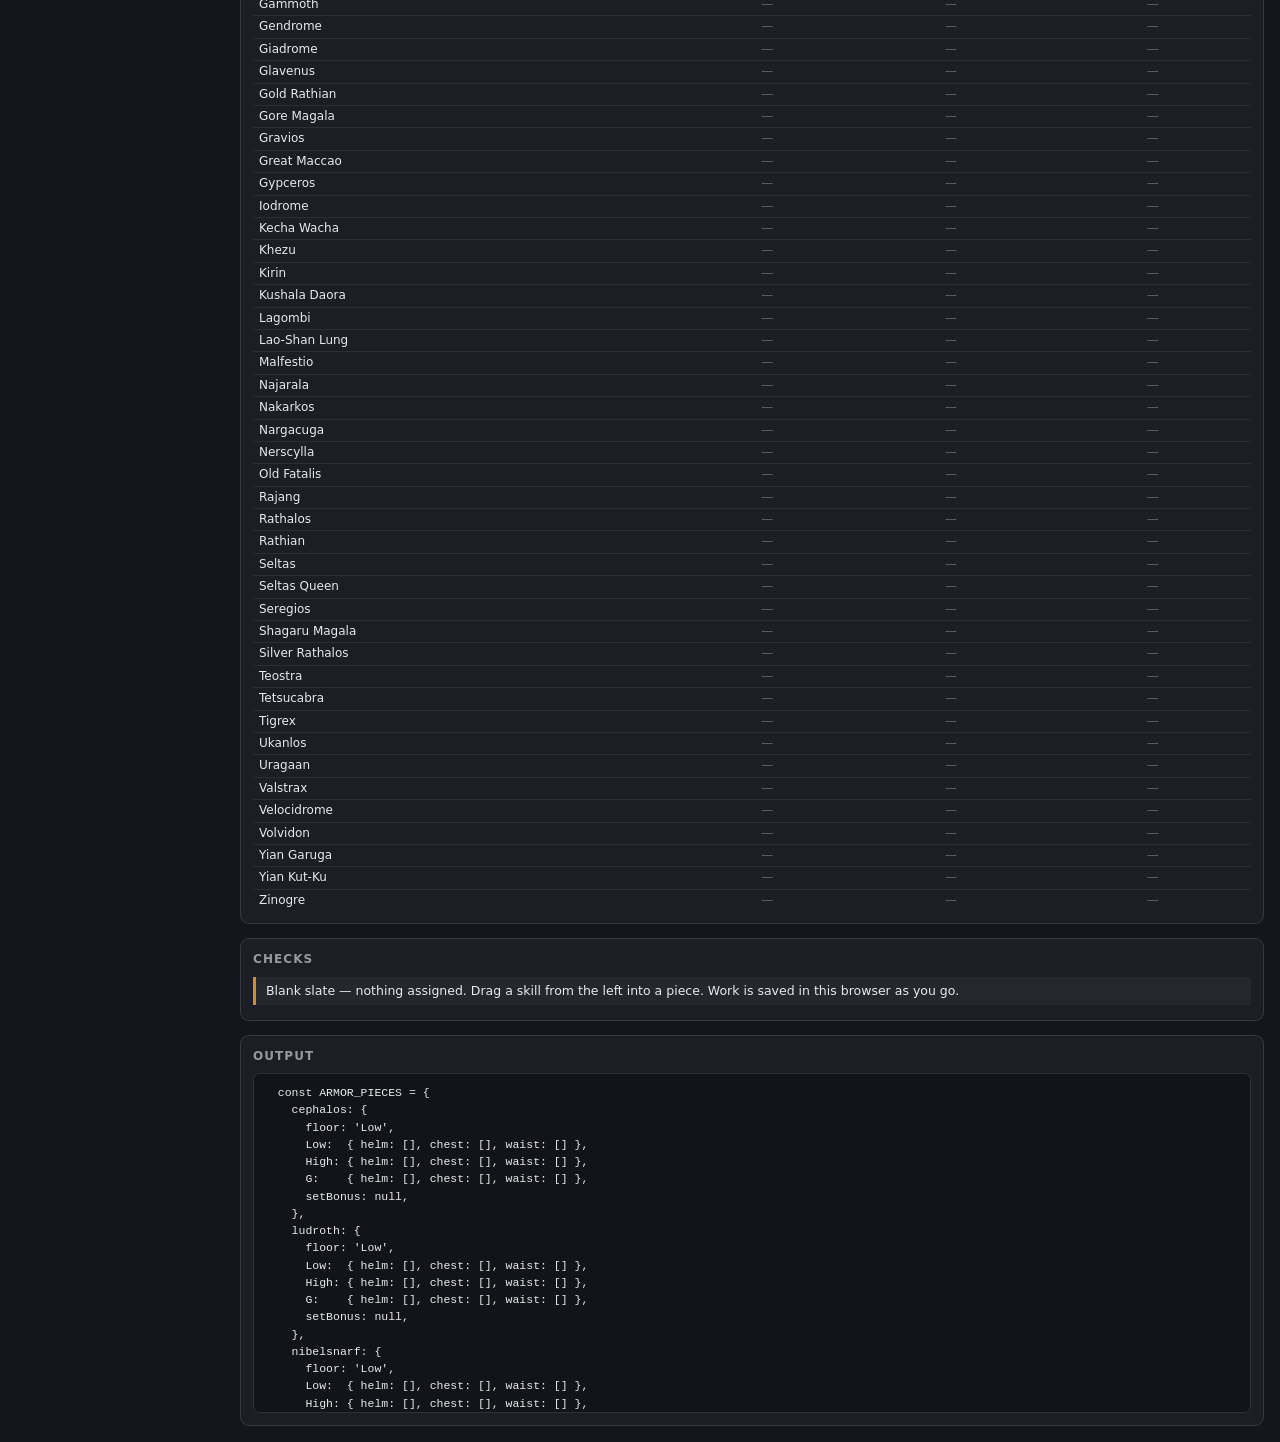
==== commit c8f3d9a4: "Helm, chest and waist: three pieces that sum into one set Armor was one suit whose skill levels were" ====
--- a/tools/armor.html
+++ b/tools/armor.html
@@ -188,7 +188,7 @@
   (function () {
     var t = '?t=' + Date.now();
     var files = ['data/ores.js', 'data/fish.js', 'data/locales.js', 'data/meals.js',
-                 'data/canteen.js', 'game.js',
+                 'data/canteen.js', 'data/armorlines.js', 'game.js',
                  '../tools/skills-data.js', '../tools/armor.js'];
     for (var i = 0; i < files.length; i++)
       document.write('<script src="' + files[i] + t + '"><\/script>');
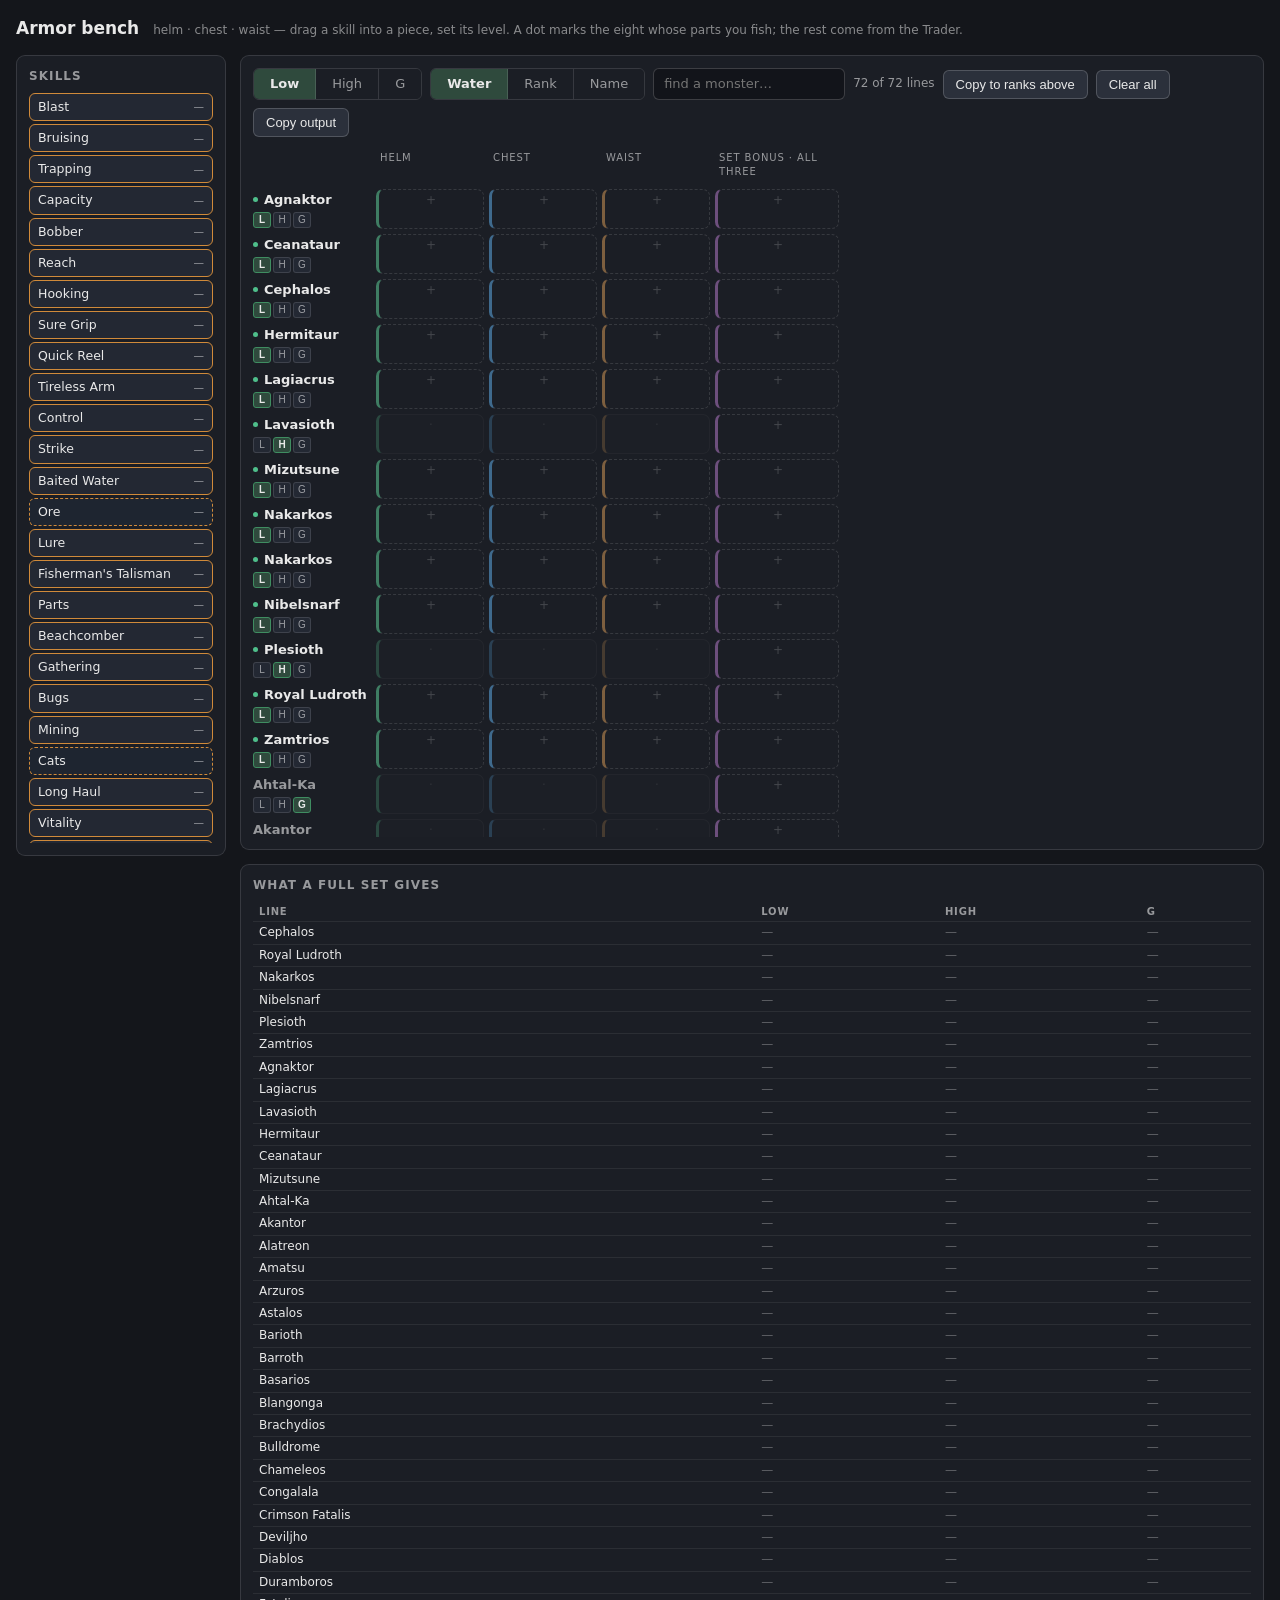
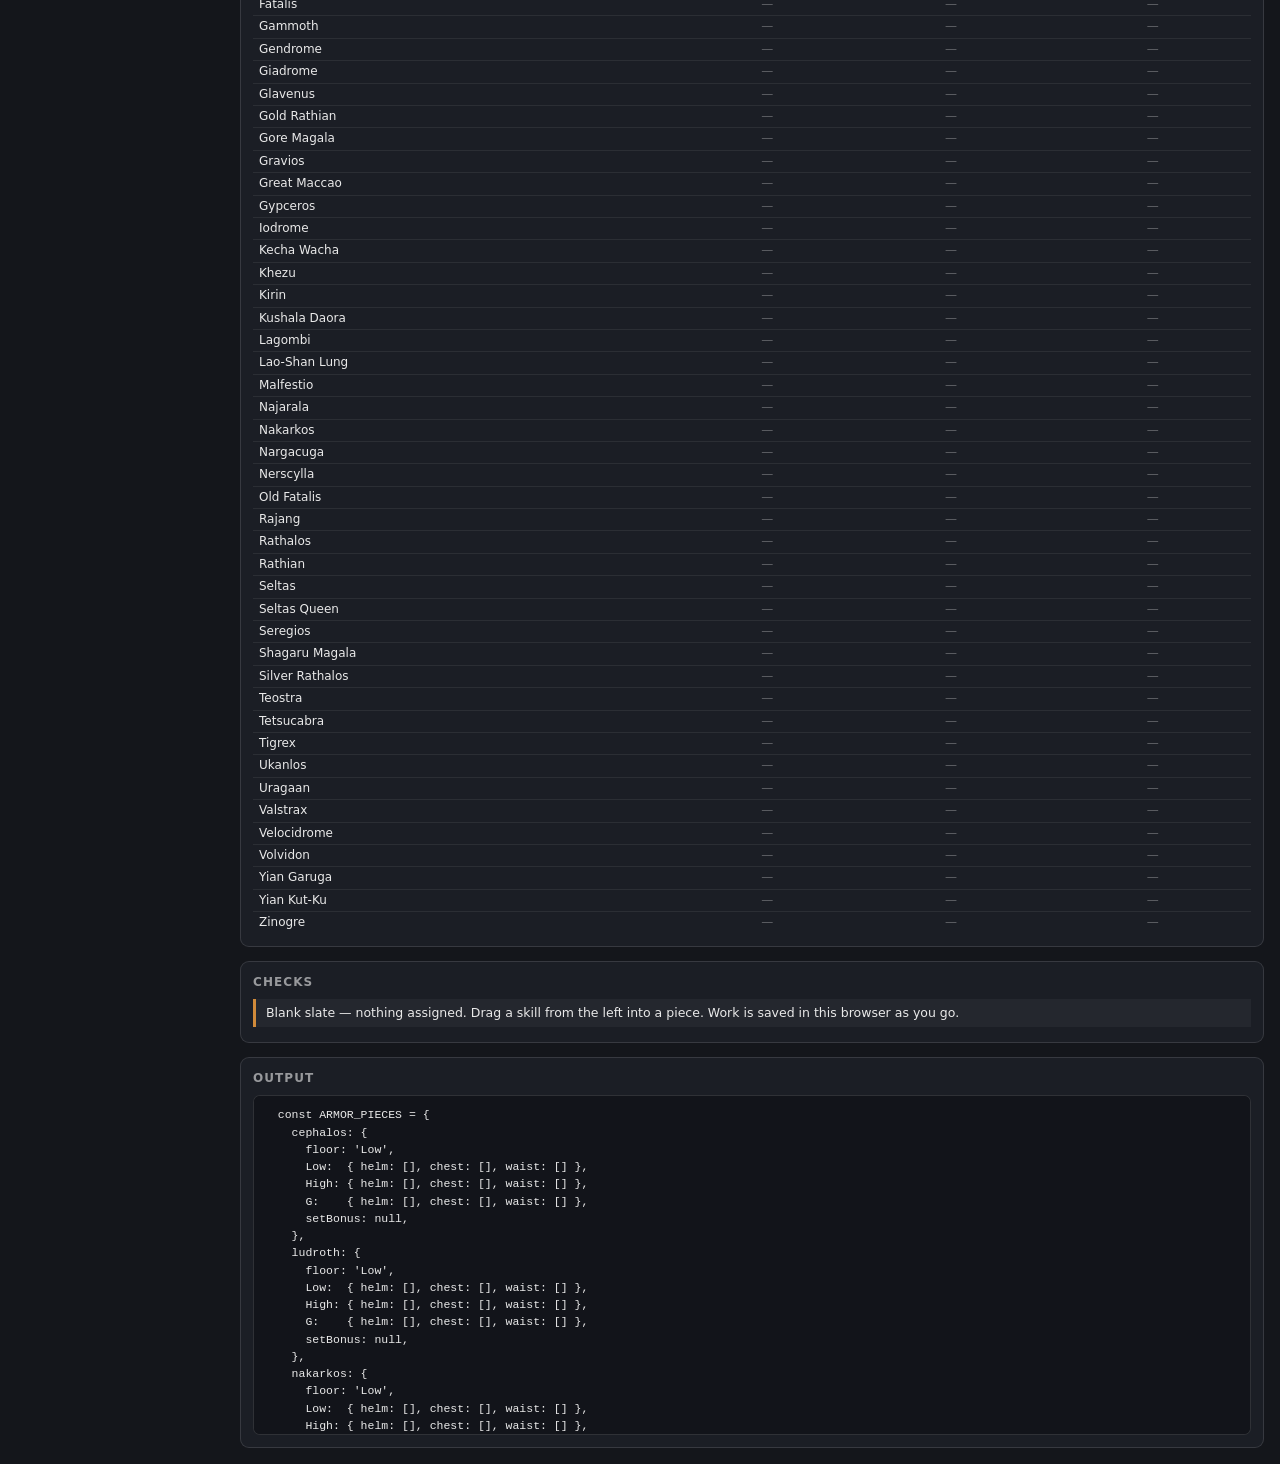
==== commit e08d022d: "The marketplace: trade parts for the fifty-nine lines you cannot fish Sixty armor lines had a full s" ====
--- a/tools/armor.html
+++ b/tools/armor.html
@@ -188,7 +188,7 @@
   (function () {
     var t = '?t=' + Date.now();
     var files = ['data/ores.js', 'data/fish.js', 'data/locales.js', 'data/meals.js',
-                 'data/canteen.js', 'data/armorlines.js', 'game.js',
+                 'data/canteen.js', 'data/armorlines.js', 'data/monsterparts.js', 'game.js',
                  '../tools/skills-data.js', '../tools/armor.js'];
     for (var i = 0; i < files.length; i++)
       document.write('<script src="' + files[i] + t + '"><\/script>');
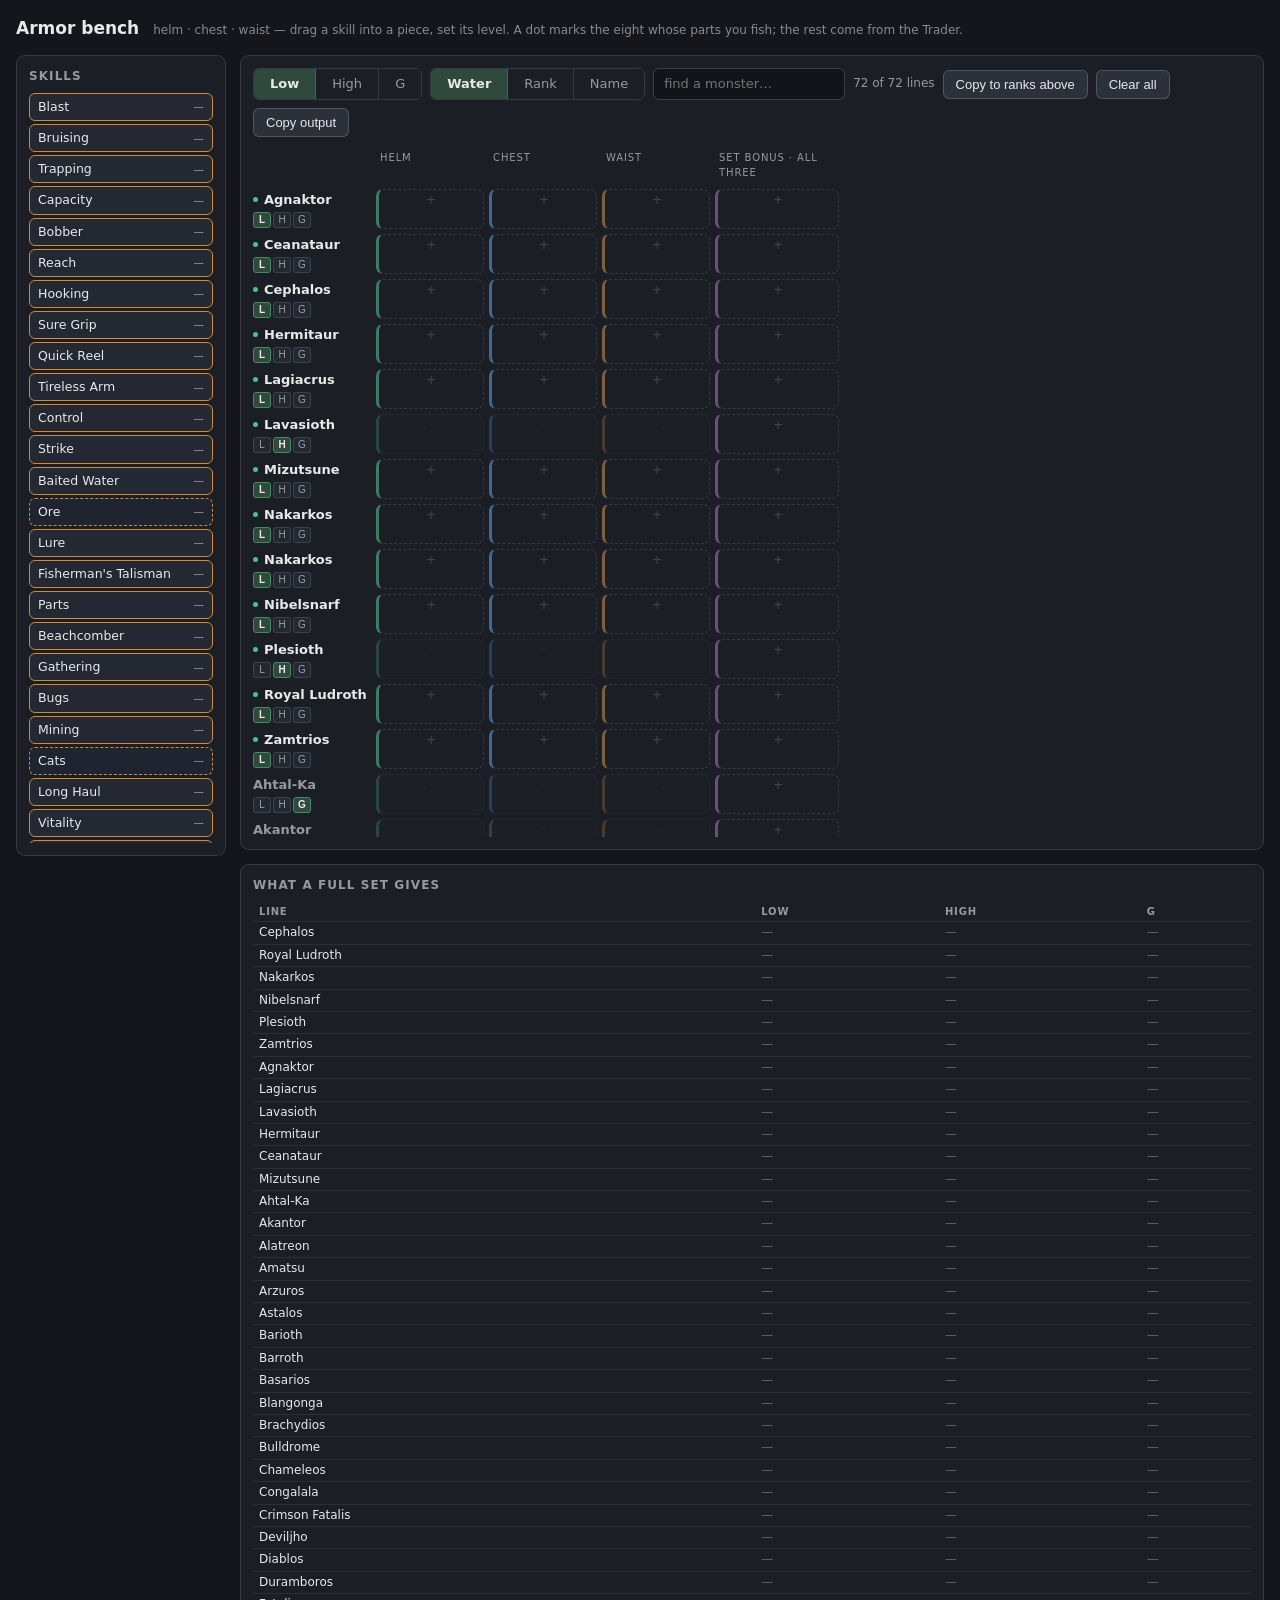
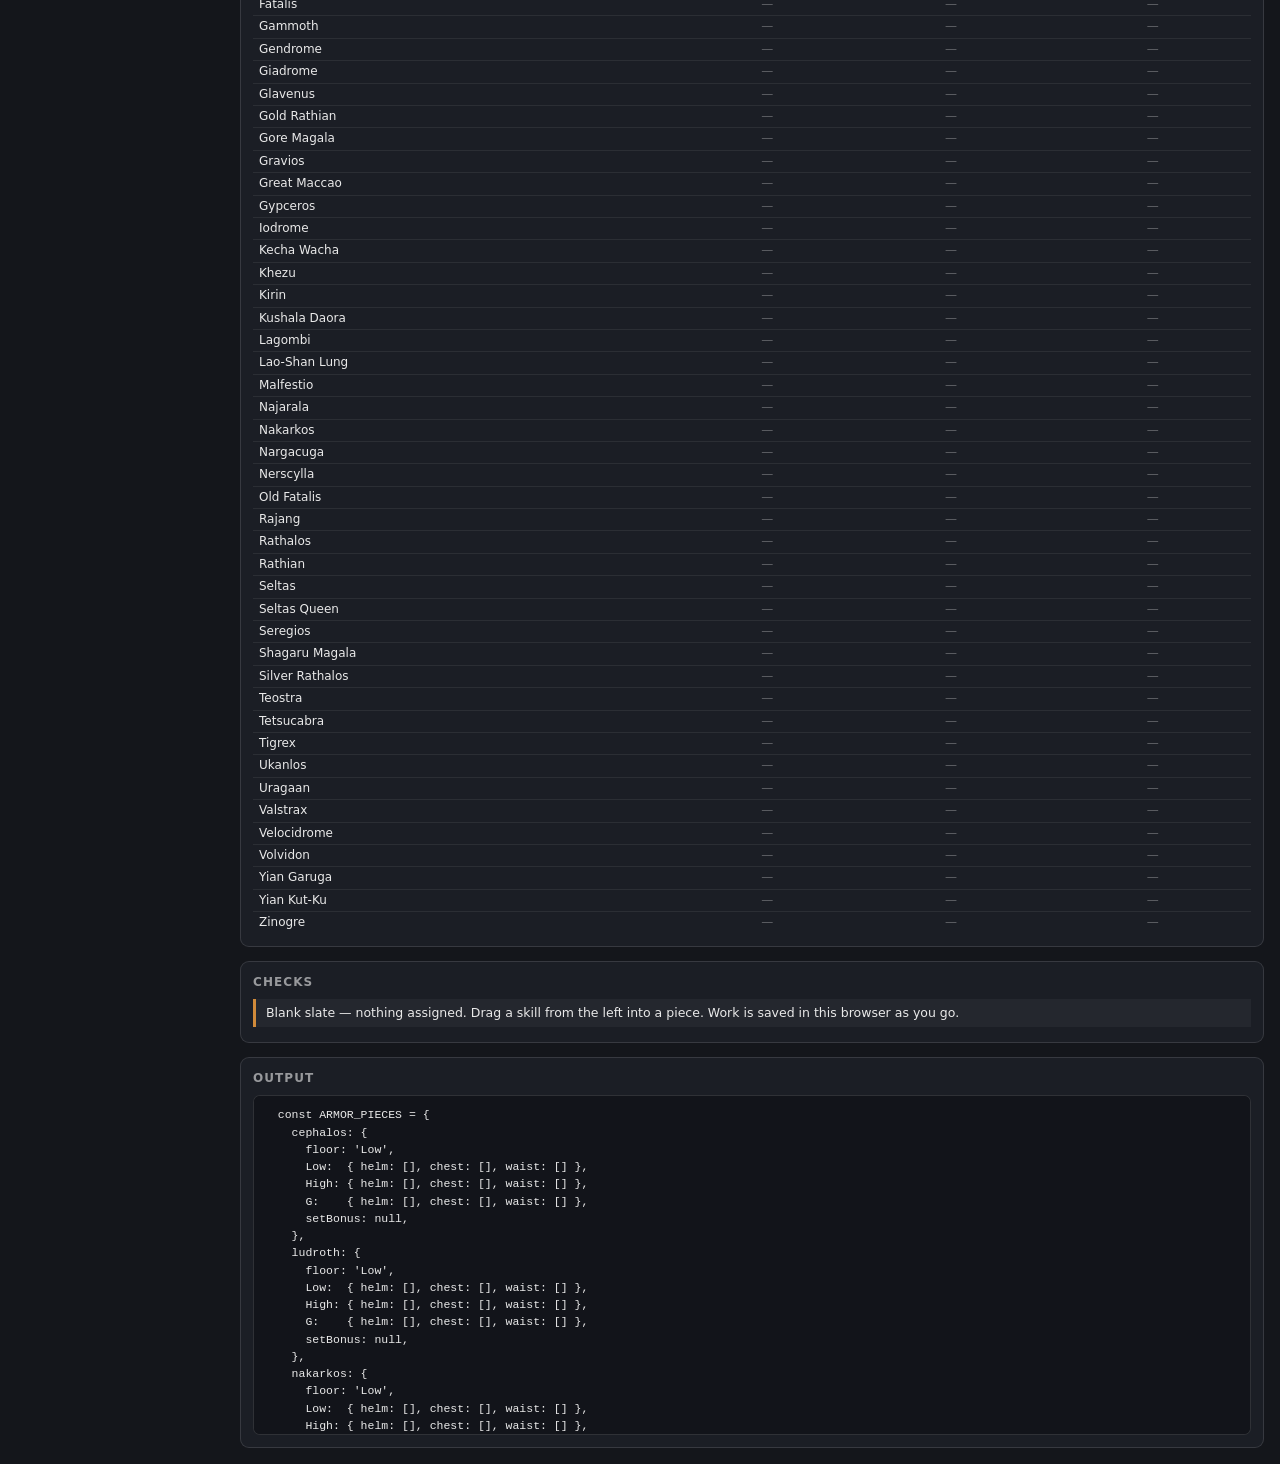
==== commit c65be72c: "Armor stats come off rarity, and empty lines stop selling materials Two more Raven caught.  MATERIAL" ====
--- a/tools/armor.html
+++ b/tools/armor.html
@@ -188,7 +188,7 @@
   (function () {
     var t = '?t=' + Date.now();
     var files = ['data/ores.js', 'data/fish.js', 'data/locales.js', 'data/meals.js',
-                 'data/canteen.js', 'data/armorlines.js', 'data/monsterparts.js', 'game.js',
+                 'data/canteen.js', 'data/armorlines.js', 'data/monsterparts.js', 'data/armorstats.js', 'game.js',
                  '../tools/skills-data.js', '../tools/armor.js'];
     for (var i = 0; i < files.length; i++)
       document.write('<script src="' + files[i] + t + '"><\/script>');
